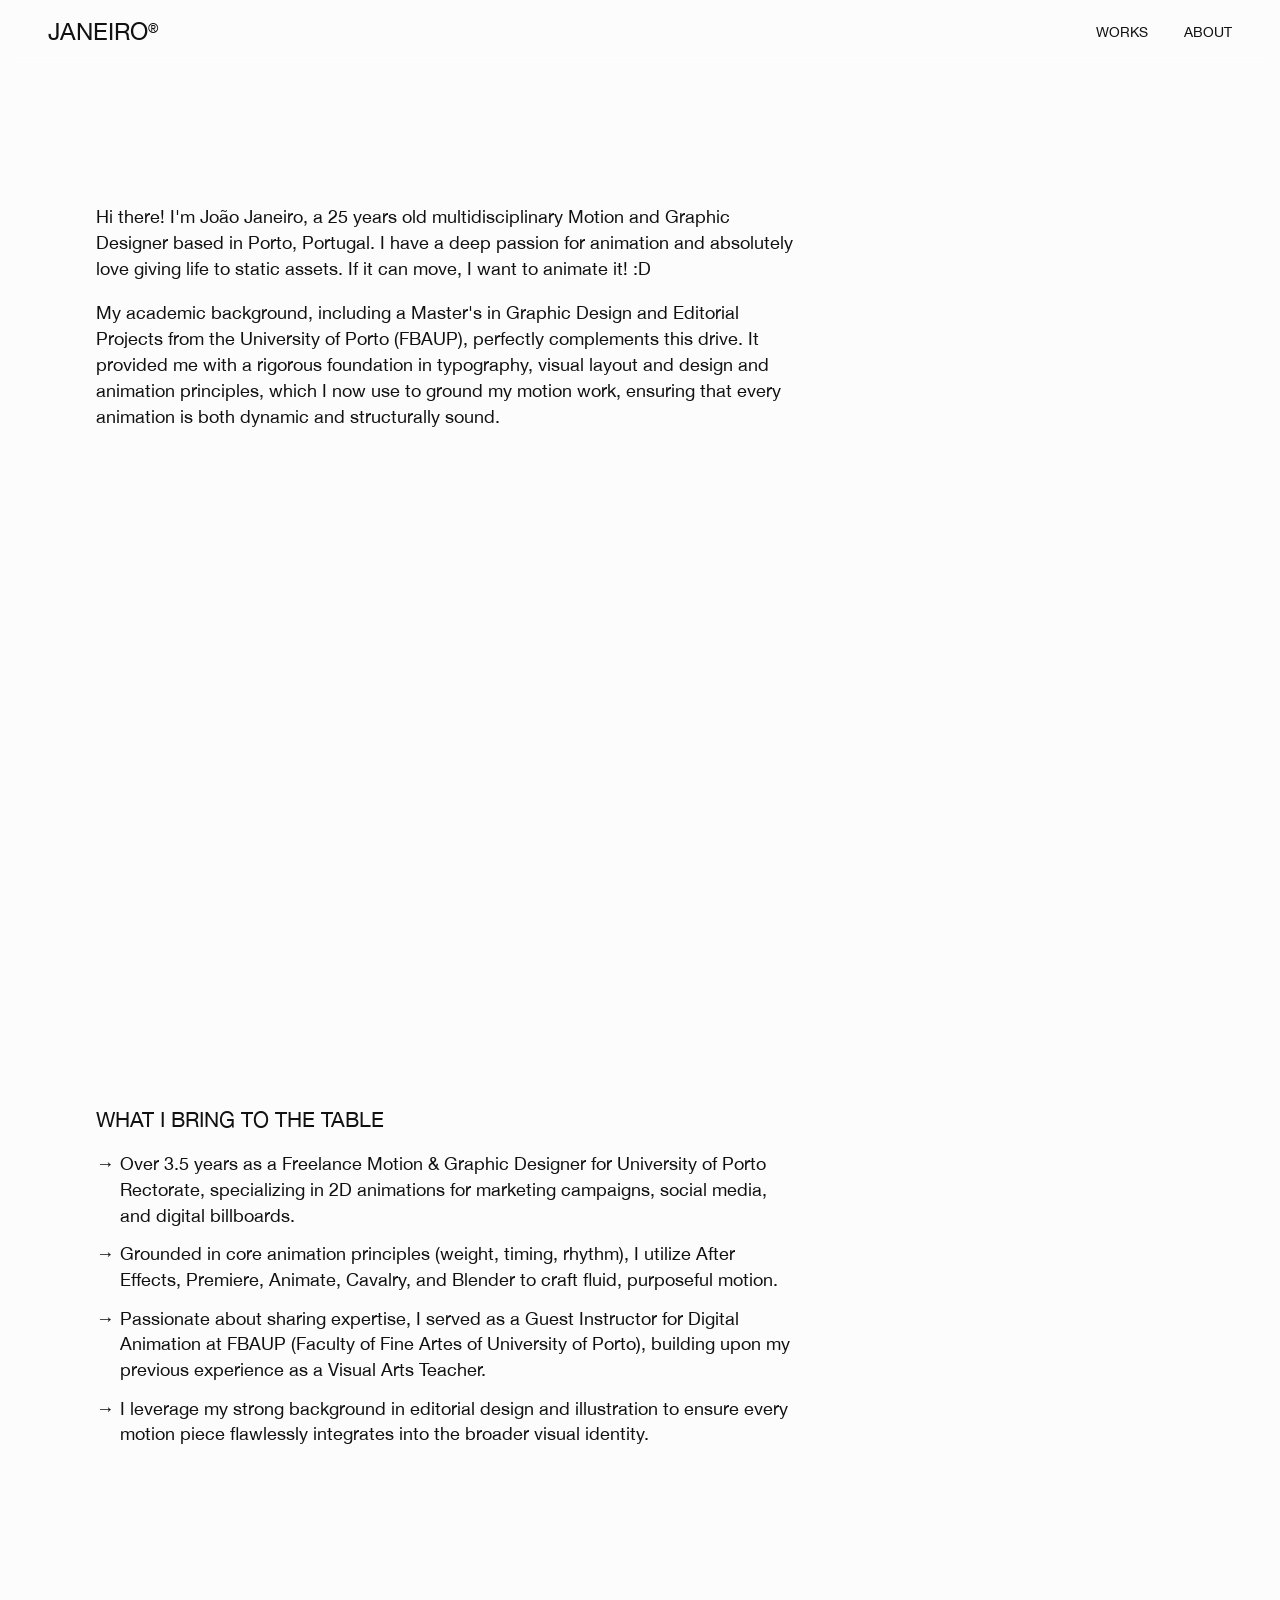
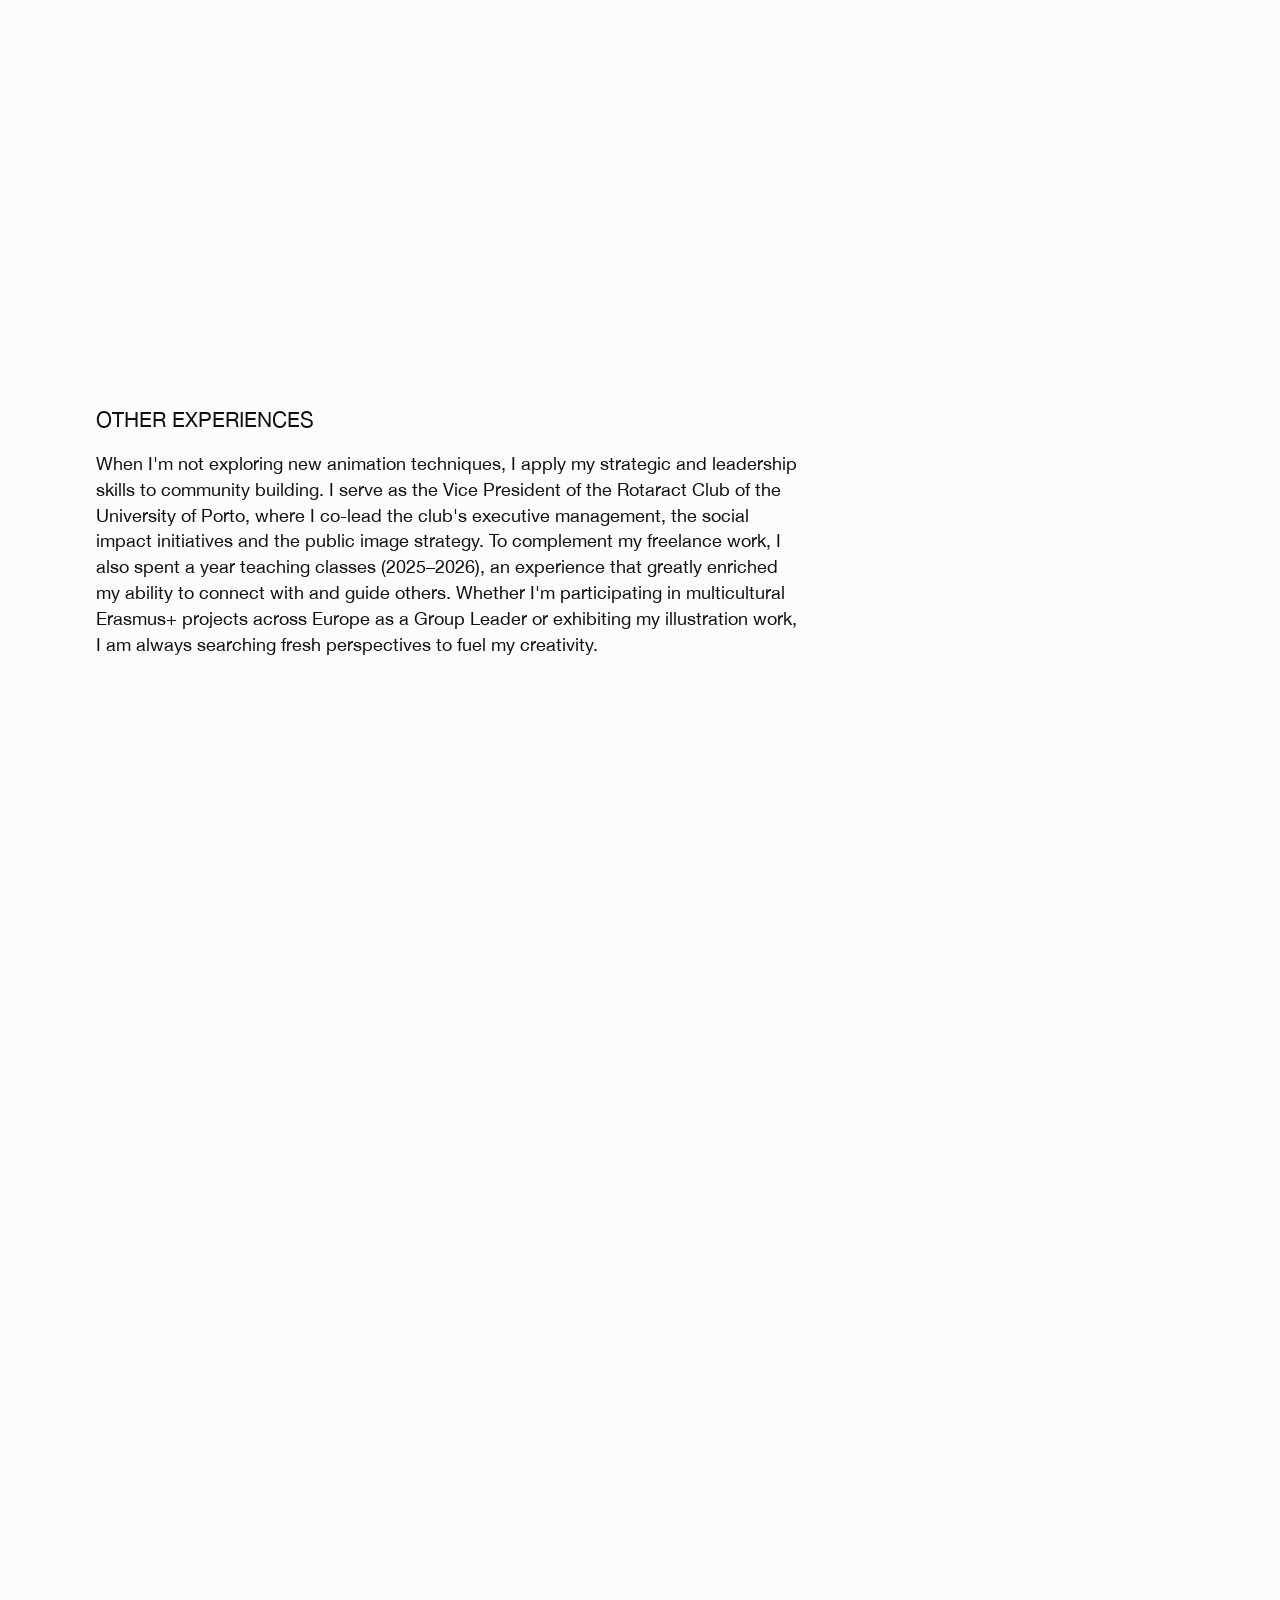
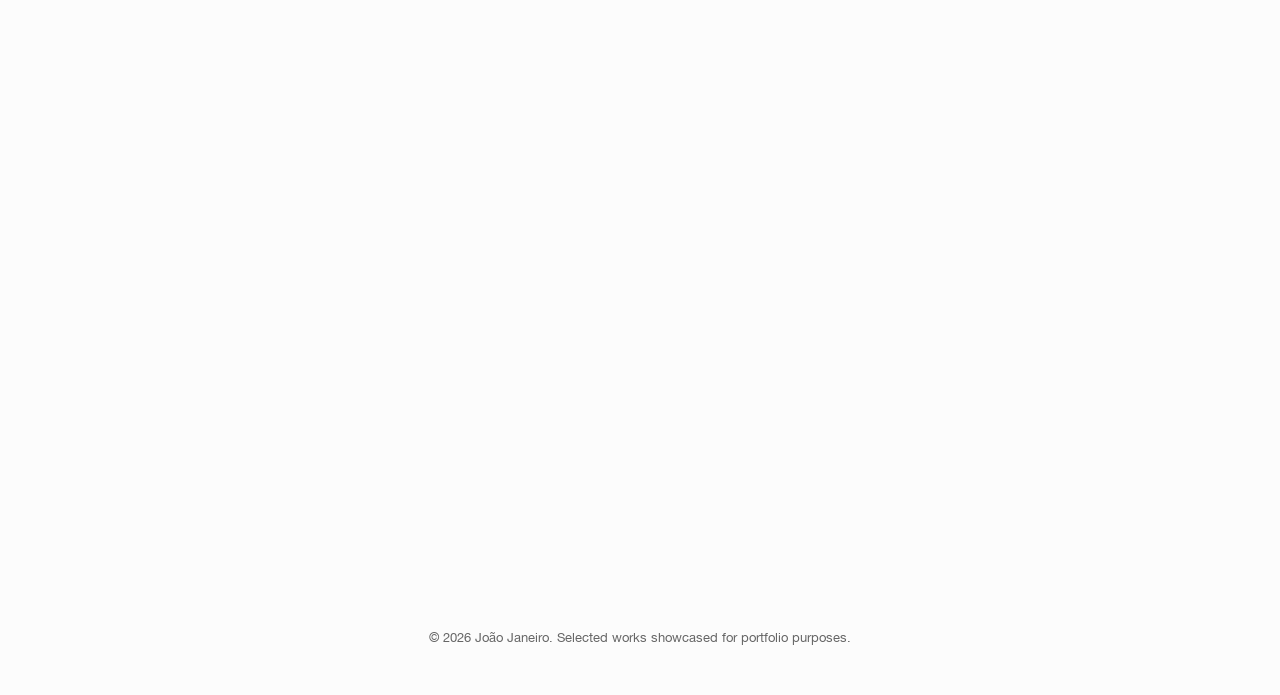
==== about.html @ 9c22eebb "Update about.html" ====
<!DOCTYPE html>
<html lang="en">
<head>
    <meta charset="UTF-8">
    <meta name="viewport" content="width=device-width, initial-scale=1.0">
    <title>About | João Janeiro</title>
    <link rel="stylesheet" href="style.css">
</head>
<body>


    <!-- BARRA DE NAVEGAÇÃO -->
    <nav class="navbar">
       <div class="logo-container">
            <a href="index.html" class="logo-link">
                <img src="assets/teu-logo.png" alt="João Janeiro Logo" class="logo" onerror="this.style.display='none';">
                <span class="logo-joao"><span>João&nbsp;</span></span><span class="logo-text">Janeiro</span><span class="logo-r">®</span>
            </a>
        </div>
        <div class="nav-links">
             <a href="index.html#works">Works</a>
            <a href="about.html">About</a>
        </div>
    </nav>


   <!-- SOBRE MIM -->
    <section id="about" class="about-section" style="margin-top: 100px;">
        
        <!-- CAMADA 1: Introdução -->
        <div class="about-layer">
            <p>Hi there! I'm João Janeiro, a 25 years old multidisciplinary Motion and Graphic Designer based in Porto, Portugal. I have a deep passion for animation and absolutely love giving life to static assets. If it can move, I want to animate it! :D</p> 
            
            <p>My academic background, including a Master's in Graphic Design and Editorial Projects from the University of Porto (FBAUP), perfectly complements this drive. It provided me with a rigorous foundation in typography, visual layout and design and animation principles, which I now use to ground my motion work, ensuring that every animation is both dynamic and structurally sound.</p>
        </div>

        <!-- CAMADA 2: O que trago para a mesa -->
        <div class="about-layer">
            <h3>What I Bring to the Table</h3>
            <ul>
                <li> Over 3.5 years as a Freelance Motion & Graphic Designer for University of Porto Rectorate, specializing in 2D animations for marketing campaigns, social media, and digital billboards.</li>
                <li> Grounded in core animation principles (weight, timing, rhythm), I utilize After Effects, Premiere, Animate, Cavalry, and Blender to craft fluid, purposeful motion.</li>
                <li> Passionate about sharing expertise, I served as a Guest Instructor for Digital Animation at FBAUP (Faculty of Fine Artes of University of Porto), building upon my previous experience as a Visual Arts Teacher.</li>
                <li> I leverage my strong background in editorial design and illustration to ensure every motion piece flawlessly integrates into the broader visual identity.</li>
            </ul>
        </div>

        <!-- CAMADA 3: O lado mais pessoal -->
        <div class="about-layer">
            <h3>Other experiences</h3>
            <p>When I'm not exploring new animation techniques, I apply my strategic and leadership skills to community building. I serve as the Vice President of the Rotaract Club of the University of Porto, where I co-lead the club's executive management, the social impact initiatives and the public image strategy. To complement my freelance work, I also spent a year teaching classes (2025–2026), an experience that greatly enriched my ability to connect with and guide others. Whether I'm participating in multicultural Erasmus+ projects across Europe as a Group Leader or exhibiting my illustration work, I am always searching fresh perspectives to fuel my creativity.</p>
        </div>

    </section>

    <!-- RODAPÉ -->
    <footer>
        <p>&copy; 2026 João Janeiro. Selected works showcased for portfolio purposes.</p>
    </footer>

    <script src="script.js"></script>
</body>
</html>
---- style.css ----
/* --- CONFIGURAÇÕES GERAIS --- */
@font-face {
    font-family: 'A Minha Fonte'; /* Podes dar o nome que quiseres aqui */
    src: url('assets/HelveticaNeue.woff2') format('truetype'); /* Mete o nome exato do teu ficheiro aqui */
    font-weight: normal;
    font-style: normal;
}

:root {
    --bg-color: #fcfcfc;
    --text-color: #111111;
    --accent-color: #666666;
    /* Substitui o 'Inter' pelo nome que deste em cima */
    --main-font: 'A Minha Fonte', Helvetica, sans-serif; 
}

* {
    margin: 0;
    padding: 0;
    box-sizing: border-box;
}

html {
    scroll-behavior: smooth;
}

body {
    background-color: var(--bg-color);
    color: var(--text-color);
    font-family: var(--main-font);
    line-height: 1.5;
}

/* --- NAVEGAÇÃO --- */
.navbar {
    position: fixed;
    top: 0;
    width: 100%;
    display: flex;
    justify-content: space-between;
    align-items: center;
    padding: 0.8rem 3rem; /* Reduzido de 1.5rem para 0.8rem para ficar mais fina */
    z-index: 100;
    
    backdrop-filter: blur(5px);
    -webkit-backdrop-filter: blur(5px); 
}

.logo-container {
    display: flex;
    align-items: center;
}

.logo-container img {
    height: 30px;
}

.logo-link {
    display: flex;
    align-items: baseline;
    text-decoration: none;
    color: inherit;
}

/* --- ANIMAÇÃO DO LOGO ("JOÃO JANEIRO") --- */
.logo-joao {
    display: inline-flex;
    max-width: 0;
    overflow: hidden;
    /* Suavidade ao abrir espaço (empurra o "Janeiro" para a direita) */
    transition: max-width 0.6s cubic-bezier(0.16, 1, 0.3, 1);
}

.logo-joao span {
    font-size: 1.5rem;
    font-weight: 400;
    text-transform: uppercase;
    /* Começa escondido do lado direito (atrás do "Janeiro") */
    transform: translateX(100%);
    transition: transform 0.6s cubic-bezier(0.16, 1, 0.3, 1);
}

/* Quando passas o rato no container do logo */
.logo-container:hover .logo-joao {
    max-width: 75px; /* Abre espaço suficiente para a palavra "João" */
}

.logo-container:hover .logo-joao span {
    transform: translateX(0); /* Desliza o "João" do fundo para a esquerda */
}

.logo-text {
    font-size: 1.5rem;
    font-weight: 400;
    text-transform: uppercase;
}

.logo-r {
    font-weight: 400;
    position: relative;
    font-size: 0.8rem;
    top: -0.5em;.project-card {
    cursor: none;
    /* Variável inicial a zero. O JS vai injetar o valor da "escadaria" aqui */
    --scroll-offset: 0px; 
    transform: translateY(var(--scroll-offset));
    transition: transform 0.4s ease-out; /* Suavidade no alinhamento e no rato */
}

.project-card:hover {
    /* Mantém a posição exata da escadaria em que o utilizador está e sobe 10px */
    transform: translateY(calc(var(--scroll-offset) - 10px));
}
}

.nav-links a {
    margin-left: 2rem;
    text-decoration: none;
    color: var(--text-color);
    font-size: 0.9rem;
    text-transform: uppercase;
    display: inline-block; /* Adicionámos isto para garantir que o movimento funciona bem */
    transition: all 0.3s ease; /* Mudámos para 'all' para animar a cor e o movimento ao mesmo tempo */
}

.nav-links a:hover {
    color: var(--accent-color);
    transform: translateY(-3px); /* É isto que faz o texto subir 3 pixels! */
}

/* --- VÍDEO INTRODUTÓRIO (HERO) --- */
.hero-section {
    height: 100vh; /* O vídeo volta a ocupar 90% do ecrã perfeitamente */
    width: 100%;
}

.hero-video {
    width: 100%;
    height: 100%;
    object-fit: cover;
}

/* --- SECÇÕES GERAIS --- */
.works-section, .about-section, .curriculum-section {
    padding: 5rem 3rem;
}

.section-title {
    font-size: 1.5rem;
    font-weight: 300;
    margin-bottom: 2rem;
    border-bottom: 1px solid #000000;
    padding-bottom: 0.5rem;
    text-transform: uppercase;
}

/* --- GRID DE PROJETOS --- */
.portfolio-grid {
    display: grid;
    grid-template-columns: repeat(auto-fill, minmax(400px, 1fr));
    gap: 3rem;
}

.project-card {
    cursor: none;
    /* Variável inicial a zero. O JS vai injetar o valor da "escadaria" aqui */
    --scroll-offset: 0px; 
    transform: translateY(var(--scroll-offset));
    transition: transform 0.4s ease-out; /* Suavidade no alinhamento e no rato */
}

.thumbnail-container {
    position: relative;
    width: 100%;
    
    /* Aqui está a magia! Mudamos de 16/9 para a proporção do Instagram */
    aspect-ratio: 1080 / 1350; /* Formato Vertical (Retrato) do Instagram */
    
    /* Nota: Se o que pretendias era o formato mais deitado, usa antes: 
       aspect-ratio: 1350 / 1080; */
       
    background-color: #eee;
    overflow: hidden;
    margin-bottom: 1rem;
}

.thumb-img, .thumb-video {
    position: absolute;
    top: 0;
    left: 0;
    width: 100%;
    height: 100%;
    object-fit: cover;
    transition: opacity 0.4s ease;
}

.thumb-video {
    opacity: 0;
}

.project-card:hover .thumb-video {
    opacity: 1;
}

.project-card:hover {
    /* Mantém a posição exata da escadaria em que o utilizador está e sobe 10px */
    transform: translateY(calc(var(--scroll-offset) - 10px));
}

/* --- INFORMAÇÃO DO PROJETO (ESTILO EDITORIAL) --- */
.project-info {
    display: flex;
    justify-content: space-between; /* Empurra uma coluna para cada lado */
    margin-top: 0.8rem;
    font-size: 0.8rem; /* Letra mais pequena e técnica */
    font-weight: 400; /* Mais grossa/negrito */
    color: #000000;
    text-transform: uppercase;
    line-height: 1.2; /* Junta mais as linhas de texto */
    letter-spacing: 0.5px;
    transition: color 0.3s ease;
}

.info-left {
    display: flex;
    flex-direction: column; /* Coloca os spans um por baixo do outro */
    text-align: left;
}

.info-right {
    display: flex;
    flex-direction: column;
    text-align: right; /* Garante que o texto fica perfeitamente alinhado à direita */
}

/* Opcional: Efeito hover - fica preto quando passas o rato no projeto */
.project-card:hover .project-info {
    color: var(--text-color);
}

/* --- ESTILOS DO CURRICULUM --- */
.cv-grid {
    display: grid;
    grid-template-columns: 1fr 1fr;
    gap: 4rem;
    margin-bottom: 3rem;
}

.cv-category {
    font-size: 1.1rem;
    font-weight: 600;
    margin-bottom: 2rem;
    text-transform: uppercase;
    letter-spacing: 1px;
    color: var(--accent-color);
}

.cv-item {
    margin-bottom: 2rem;
}

.cv-year {
    font-size: 0.85rem;
    color: var(--accent-color);
    display: block;
    margin-bottom: 0.3rem;
}

.cv-role {
    font-size: 1.1rem;
    font-weight: 400;
    margin-bottom: 0.2rem;
}

.cv-place {
    font-size: 0.9rem;
    color: var(--accent-color);
}

.cv-download-container {
    margin-top: 2rem;
}

.cv-download-btn {
    display: inline-block;
    text-decoration: none;
    color: var(--text-color);
    border: 1px solid var(--text-color);
    padding: 0.8rem 1.5rem;
    font-size: 0.85rem;
    text-transform: uppercase;
    letter-spacing: 1px;
    transition: all 0.3s ease;
}

.cv-download-btn:hover {
    background-color: var(--text-color);
    color: var(--bg-color);
}

/* --- RODAPÉ --- */
footer {
    text-align: center;
    padding: 3rem;
    font-size: 0.8rem;
    color: var(--accent-color);
}

/* --- MODAL (Video Player Fullscreen) --- */
.modal {
    display: none; /* Mantemos escondido até o JS mandar abrir */
    position: fixed;
    top: 0;
    left: 0;
    width: 100%;
    height: 100%;
    
    /* 1. Fundo claro semitransparente (baseado na tua cor #fcfcfc) */
    
    /* 2. Efeito Blur / Vidro Fosco */
    backdrop-filter: blur(15px);
    -webkit-backdrop-filter: blur(15px); /* Suporte para Apple/Safari */
    background-color: rgba(255, 255, 255, 0.593);
    
    z-index: 999;
    padding: 0; 
    overflow: hidden;
}

.close-modal {
    position: fixed;
    top: 2rem;
    right: 3rem;
    font-size: 0.9rem;
    cursor: pointer;
    text-transform: uppercase;
    z-index: 1000;
    
    /* 1. Define que o eixo da "balança" é exatamente no centro da palavra */
    transform-origin: center center; 
    
    transition: color 0.2s ease; 
}

/* 2. Criamos a animação tipo "balança" (apenas rotação suave) */
@keyframes balanca {
    0%   { transform: rotate(0deg); }
    25%  { transform: rotate(-6deg); } /* Desce o lado esquerdo */
    50%  { transform: rotate(0deg); }  /* Volta ao centro */
    75%  { transform: rotate(6deg); }  /* Desce o lado direito */
    100% { transform: rotate(0deg); }  /* Volta ao centro */
}

/* 3. Aplicamos a animação mais lenta */
.close-modal:hover {
    color: var(--accent-color);
    
    /* Duração de 0.8s (bem mais lento). 
       O 'ease-in-out' faz com que ele abrande suavemente ao mudar de direção, 
       tal como uma balança de peso real. */
    animation: balanca 0.3s infinite ease-in-out; 
}

.modal-content {
    display: flex;
    align-items: center;
    justify-content: flex-start;
    height: 100vh;
    width: 100%; /* Usamos 100% em vez de 100vw para evitar bugs de scroll */
    
    /* 1. Empurra o vídeo (e o texto) mais para a direita a partir da margem */
    padding-left: 8vw; 
    
    /* 2. Empurra o texto ainda mais para a direita, afastando-o do vídeo */
    gap: 7rem; 
}

.modal-video-container {
    height: 100vh;
    display: flex;
    align-items: center;
    background-color: #000; /* Fundo preto subtil atrás do vídeo, se quiseres */
}

.modal-content video {
    height: 100vh; /* O vídeo preenche a altura toda */
    width: auto; /* A largura ajusta-se automaticamente para não distorcer */
    max-width: 65vw; /* Impede que o vídeo esmague o texto em ecrãs estranhos */
    object-fit: contain;
}

.modal-info {
    max-width: 450px;
    padding-right: 4rem;
    
    /* 3. Puxa o bloco de texto para cima (valores negativos sobem) */
    transform: translateY(-10vh); 
}

.modal-info h2 {
    font-size: 1.5rem;
    font-weight: 400;
    margin-bottom: 0rem;
    text-transform: uppercase;
}

.modal-year {
    font-size: 1rem;
    color: var(--accent-color);
    margin-bottom: 2rem;
}

.modal-info p {
    font-size: 1rem;
    line-height: 1.3
;
    color: var(--text-color);
}

/* Responsividade (Para não estragar nos telemóveis) */
@media (max-width: 768px) {
    .modal { overflow-y: auto; }
    .modal-content {
        flex-direction: column;
        height: auto;
        padding: 4rem 1.5rem;
        gap: 2rem;
    }
    .modal-video-container, .modal-content video {
        height: auto;
        max-height: 70vh;
        width: 100%;
        max-width: 100%;
    }
    .modal-info { padding-right: 0; }
}

/* --- RESPONSIVIDADE --- */
@media (max-width: 768px) {
    .navbar { flex-direction: column; padding: 1rem; }
    .nav-links { margin-top: 1rem; }
    .nav-links a { margin-left: 1rem; margin-right: 1rem; font-size: 0.8rem; }
    .hero-section { margin-top: 120px; }
    .portfolio-grid { grid-template-columns: 1fr; }
    .cv-grid { grid-template-columns: 1fr; gap: 2rem; }
    .works-section, .about-section, .curriculum-section { padding: 3rem 1.5rem; }
}

/* --- CURSOR CUSTOMIZADO --- */
#custom-cursor {
    position: fixed;
    top: 0;
    left: 0;
    pointer-events: none; /* Garante que os cliques "atravessam" o cursor para abrir o projeto */
    z-index: 1000;
    
    /* Design (Retângulo arredondado e Blur) */
    padding: 0.6rem 1.2rem;
    border-radius: 20px; 
    background-color: rgba(252, 252, 252, 0.419); /* Cor de fundo semitransparente baseada no teu --bg-color */
    backdrop-filter: blur(5px);
    -webkit-backdrop-filter: blur(5px); /* Suporte para Safari/Apple */
    
    /* Texto */
    font-size: 0.75rem;
    text-transform: uppercase;
    color: var(--text-color);
    font-weight: 400;
    
    /* Animação de aparecer/desaparecer */
    opacity: 0; 
    transform: translate(-50%, -50%) scale(0.5);
    transition: opacity 0.3s ease, transform 0.3s ease;
}

/* Classe que será ativada pelo JavaScript */
#custom-cursor.active {
    opacity: 1;
    transform: translate(-50%, -50%) scale(1);
}

/* --- ESTILOS DO CARROSSEL (ADICIONADO) --- */
.modal-media-wrapper {
    position: relative;
    height: 100vh;
    display: flex;
    align-items: center;
    background-color: transparent;
}

/* --- ESTILOS DO CARROSSEL EM TEXTO ("PREV" / "NEXT") --- */
.carousel-btn {
    position: absolute;
    top: 50%;
    transform: translateY(-50%);
    background: transparent;
    color: var(--text-color);
    border: none;
    font-family: var(--main-font);
    font-size: 0.8rem;
    font-weight: 500;
    text-transform: uppercase;
    cursor: pointer;
    z-index: 100;
    padding: 10px;
    
    /* Animação suave de cor e movimento */
    transition: transform 0.3s ease, color 0.3s ease;
}

/* Posicionamento fora da imagem */
.carousel-btn.prev {
    left: -65px; /* Ajusta a distância à esquerda da imagem */
}

.carousel-btn.next {
    right: -65px; /* Ajusta a distância à direita da imagem */
}

/* Movimento ao passar o rato (Hover) */
.carousel-btn.prev:hover {
    transform: translateY(-50%) translateX(-6px); /* Desloca ligeiramente para a esquerda */
    color: var(--accent-color);
}

.carousel-btn.next:hover {
    transform: translateY(-50%) translateX(6px); /* Desloca ligeiramente para a direita */
    color: var(--accent-color);
}

/* Movimento mais pronunciado no clique (Active) */
.carousel-btn.prev:active {
    transform: translateY(-50%) translateX(-10px);
}

.carousel-btn.next:active {
    transform: translateY(-50%) translateX(10px);
}


/* Mantém o resto igual para a tipografia e entrelinha */
.about-section p,
.about-section li {
    font-size: 1.15rem; 
    line-height: 1.4; 
}

.about-section li {
    margin-bottom: 0.5rem;
}

.about-section h3 {
    font-size: 1.3rem;
    font-weight: 500;
    margin-top: 2rem;
    margin-bottom: 1rem;
    text-transform: uppercase;
}

.about-section p {
    margin-bottom: 1.2rem;
}

.about-section ul {
    list-style-type: disc;
    margin-left: 1.2rem;
    margin-bottom: 2rem;
}

.about-section li {
    margin-bottom: 0.8rem;
}

.about-section ul {
    list-style-type: none; /* Remove as bolinhas padrão */
    margin-left: 0;
    margin-bottom: 2rem;
    padding-left: 0;
}

.about-section li {
    position: relative; /* Necessário para posicionar a seta */
    padding-left: 1.5rem; /* Cria espaço à esquerda para a seta não ficar em cima do texto */
    margin-bottom: 0.8rem;
}

/* 1. Criamos a animação contínua (vai e volta suavemente) */
@keyframes arrowBounce {
    0%, 100% { transform: translateX(0); }
    50% { transform: translateX(4px); } /* Desliza 4px para a direita a meio do tempo */
}

/* 2. Aplicamos a animação à setinha */
.about-section li::before {
    content: "→"; 
    position: absolute;
    left: 0;
    top: 0;
    color: var(--text-color); 
    font-family: var(--main-font); 
    font-weight: 500;
    
    /* A magia acontece aqui: 1.5 segundos, infinito, movimento suave */
    animation: arrowBounce 1.5s infinite ease-in-out;
}


/* --- EFEITO DE CAMADAS SOBREPOSTAS ORIGINAL --- */

.about-section {
    max-width: 800px;
    margin-top: 2rem;
    margin-left: 3rem;
    margin-right: auto;
    padding-bottom: 100vh;
}

.about-layer {
    position: sticky;
    top: 130px; /* A distância do topo onde a camada "prende" */
    min-height: 100vh;
    background-color: var(--bg-color); /* Fundo sólido para tapar a camada anterior */
}

/* Ordem de sobreposição (z-index) */
.about-layer:nth-child(1) { z-index: 1; }
.about-layer:nth-child(2) { z-index: 2; }
.about-layer:nth-child(3) { z-index: 3; }

/* Alinhamento da primeira linha de texto de cada camada */
.about-layer > *:first-child {
    margin-top: 0 !important;
    padding-top: 1.5rem !important; 
}

/* --- EFEITO TRAIL DE IMAGENS (PÁGINA ABOUT) --- */
.trail-image {
    position: fixed;
    width: 200px; /* Tamanho da fotografia, ajusta se quiseres maiores */
    height: 250px;
    object-fit: cover;
    pointer-events: none; /* Garante que o rato "atravessa" a foto e podes selecionar o texto */
    z-index: 50; /* Fica por cima do texto, mas abaixo da navegação */
    
    /* Posição inicial (escondida e encolhida) */
    opacity: 0;
    transform: translate(-50%, -50%) scale(0.5);
    
    /* Animação suave de entrada e saída */
    transition: opacity 0.4s ease, transform 0.4s ease;
    
}
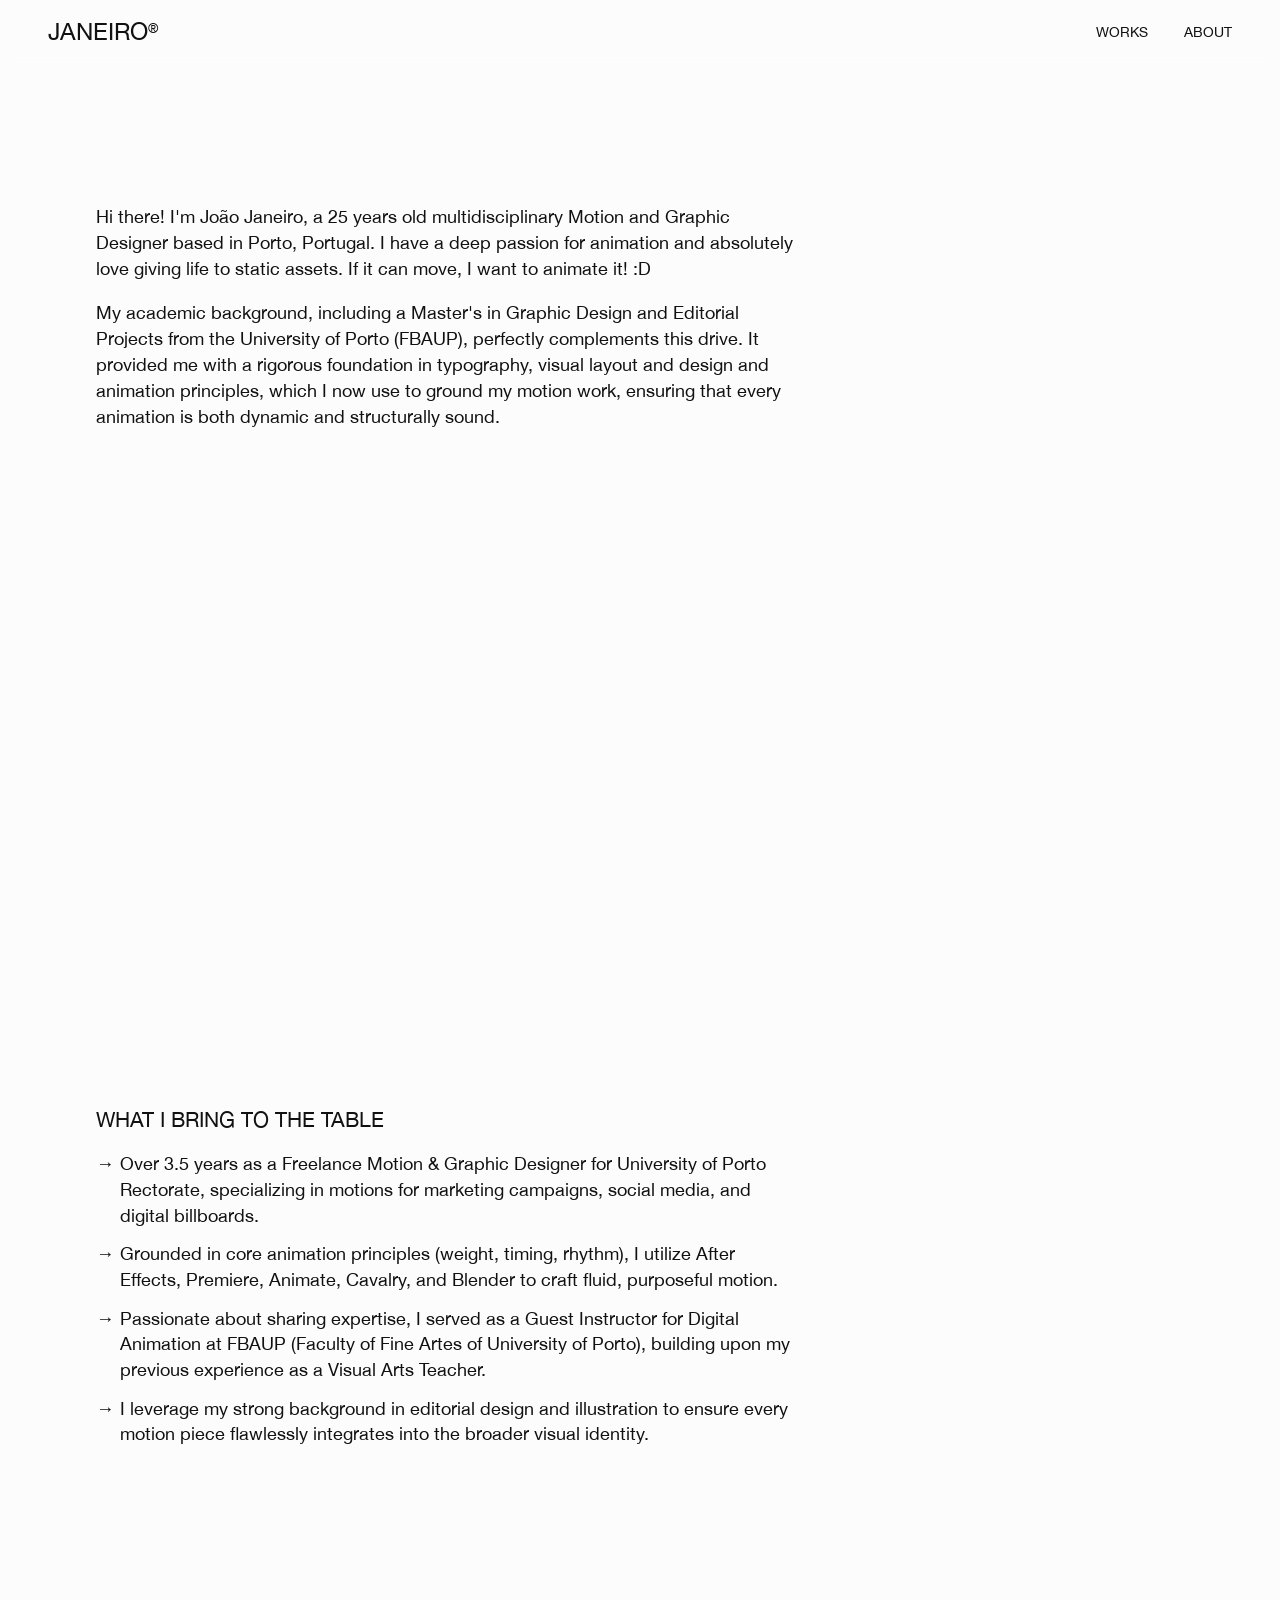
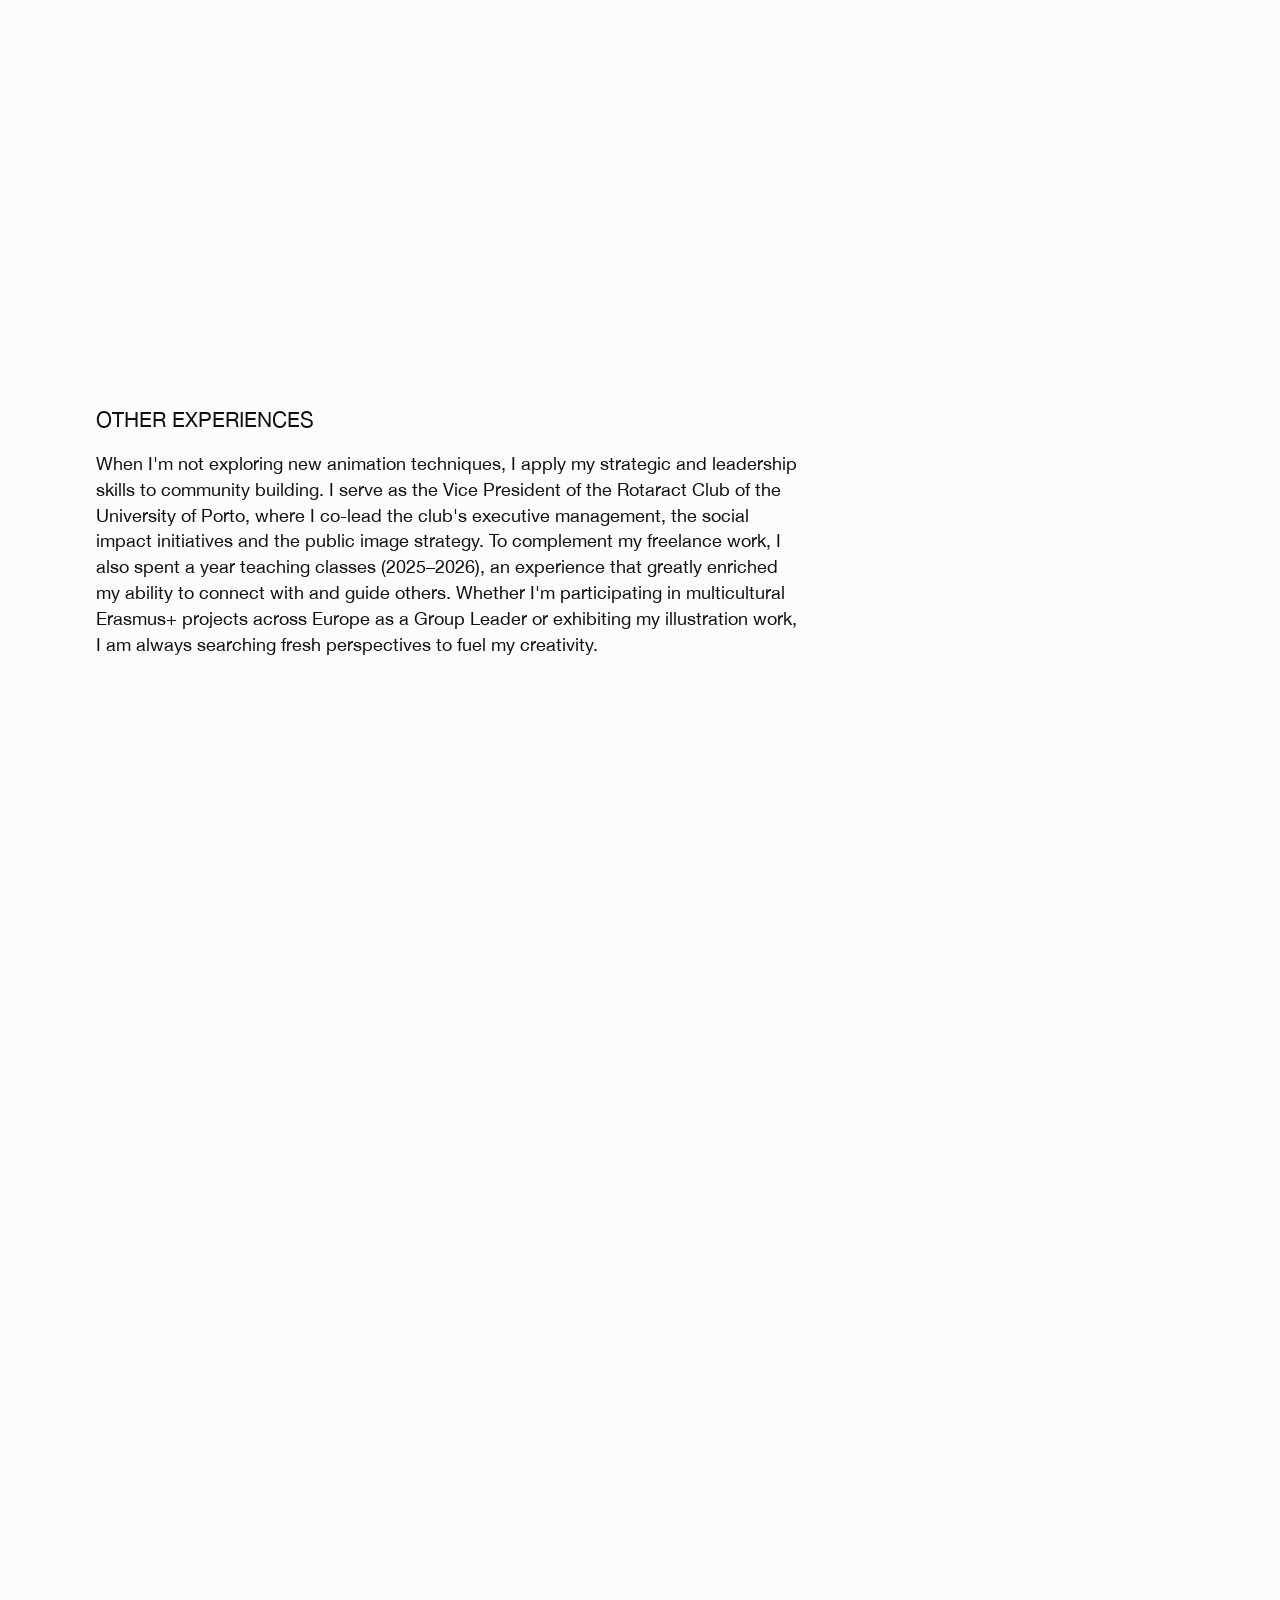
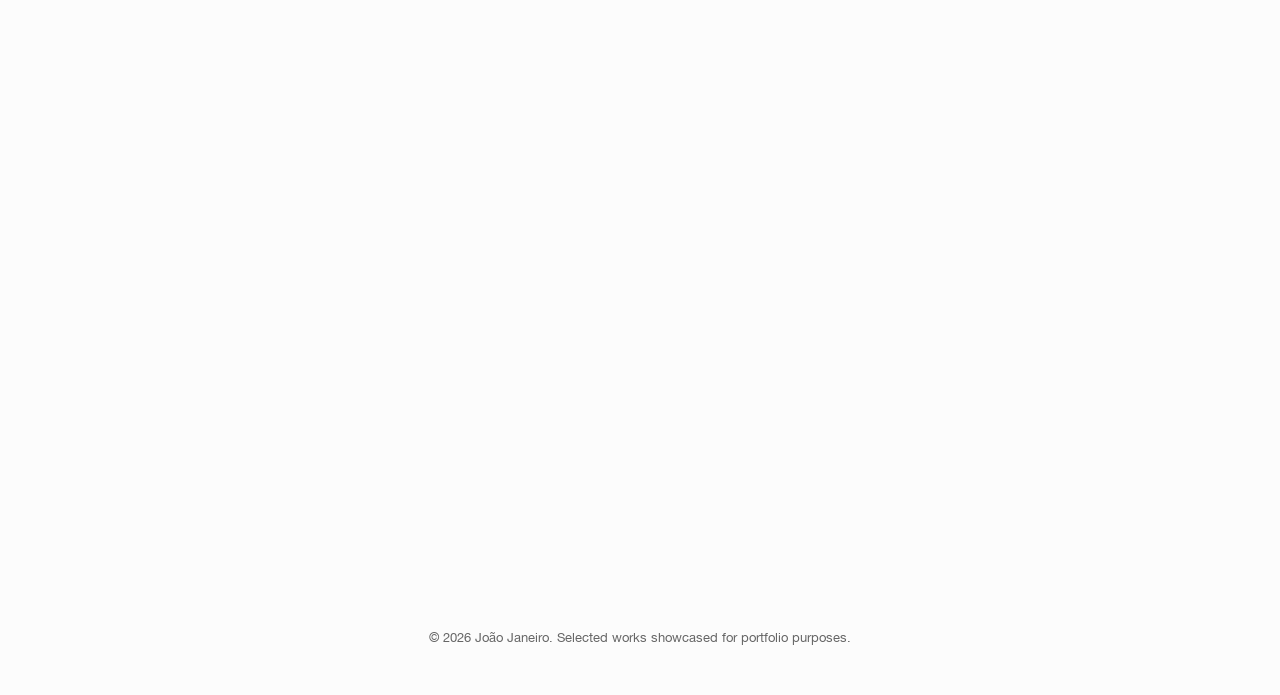
==== commit d0e494d3: "Update about.html" ====
--- a/about.html
+++ b/about.html
@@ -38,7 +38,7 @@
         <div class="about-layer">
             <h3>What I Bring to the Table</h3>
             <ul>
-                <li> Over 3.5 years as a Freelance Motion & Graphic Designer for University of Porto Rectorate, specializing in 2D animations for marketing campaigns, social media, and digital billboards.</li>
+                <li> Over 3.5 years as a Freelance Motion & Graphic Designer for University of Porto Rectorate, specializing in motions for marketing campaigns, social media, and digital billboards.</li>
                 <li> Grounded in core animation principles (weight, timing, rhythm), I utilize After Effects, Premiere, Animate, Cavalry, and Blender to craft fluid, purposeful motion.</li>
                 <li> Passionate about sharing expertise, I served as a Guest Instructor for Digital Animation at FBAUP (Faculty of Fine Artes of University of Porto), building upon my previous experience as a Visual Arts Teacher.</li>
                 <li> I leverage my strong background in editorial design and illustration to ensure every motion piece flawlessly integrates into the broader visual identity.</li>
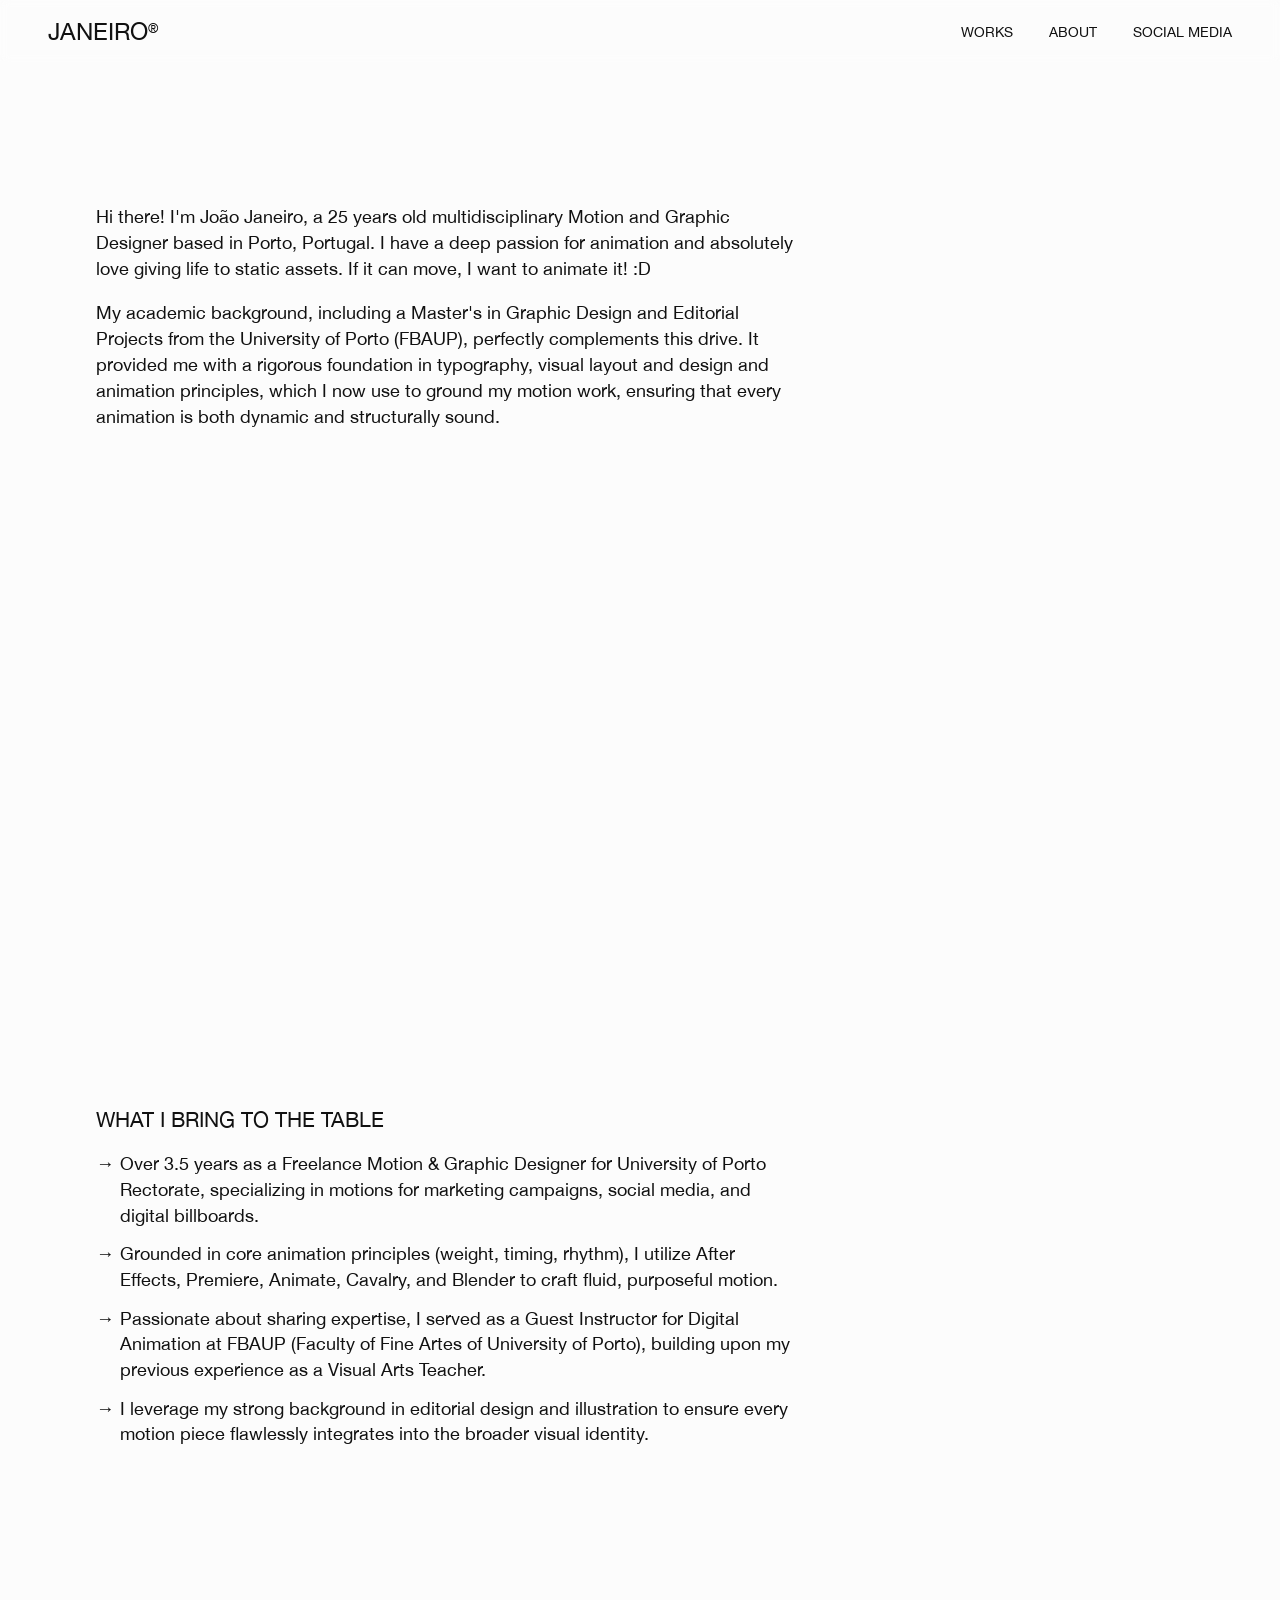
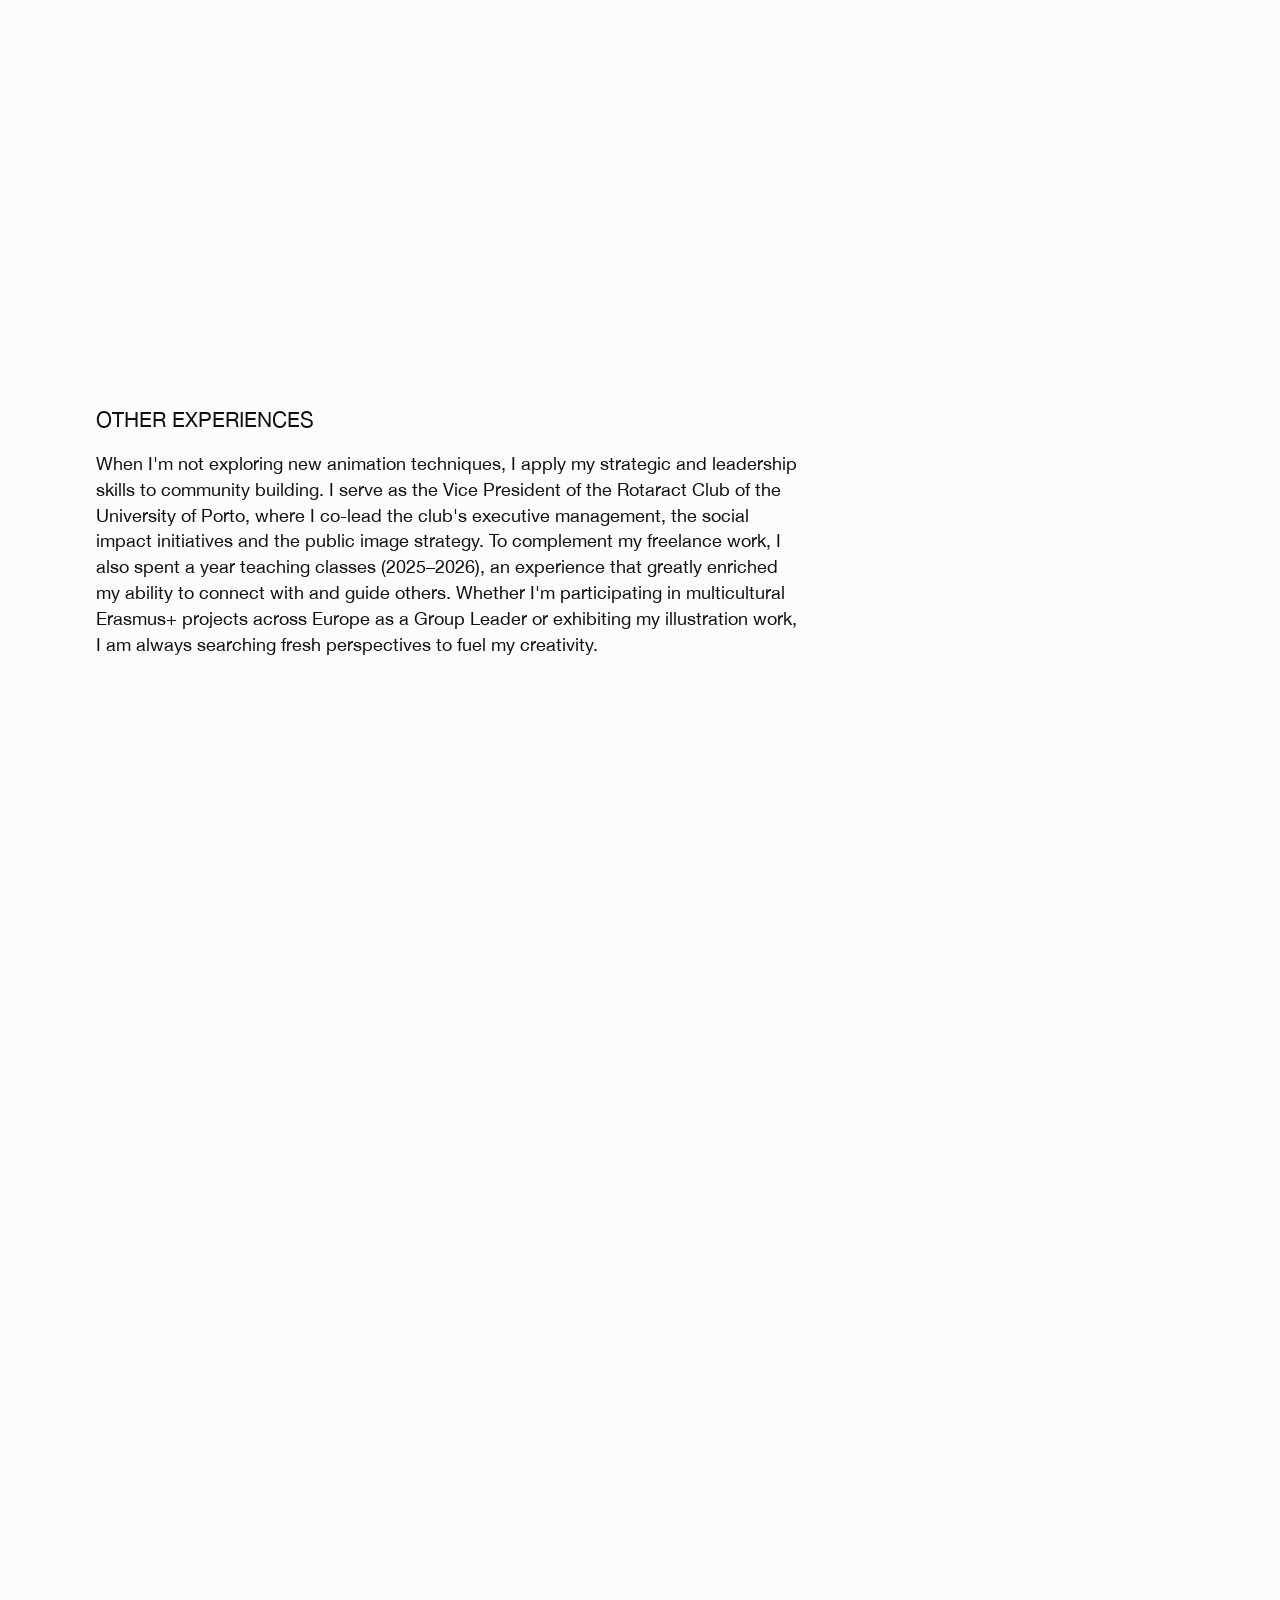
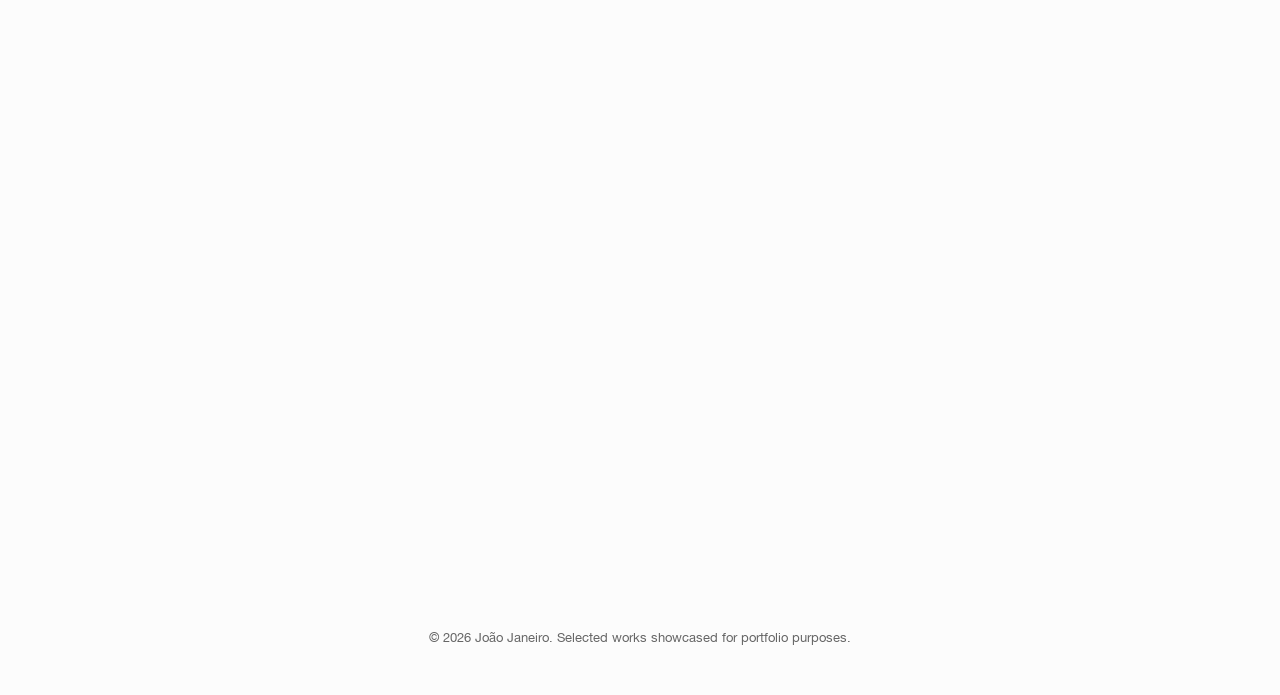
==== commit fabf2368: "Update about.html" ====
--- a/about.html
+++ b/about.html
@@ -20,6 +20,7 @@
         <div class="nav-links">
              <a href="index.html#works">Works</a>
             <a href="about.html">About</a>
+             <a href="https://linktr.ee/joao.janeiro">Social Media</a>
         </div>
     </nav>
 
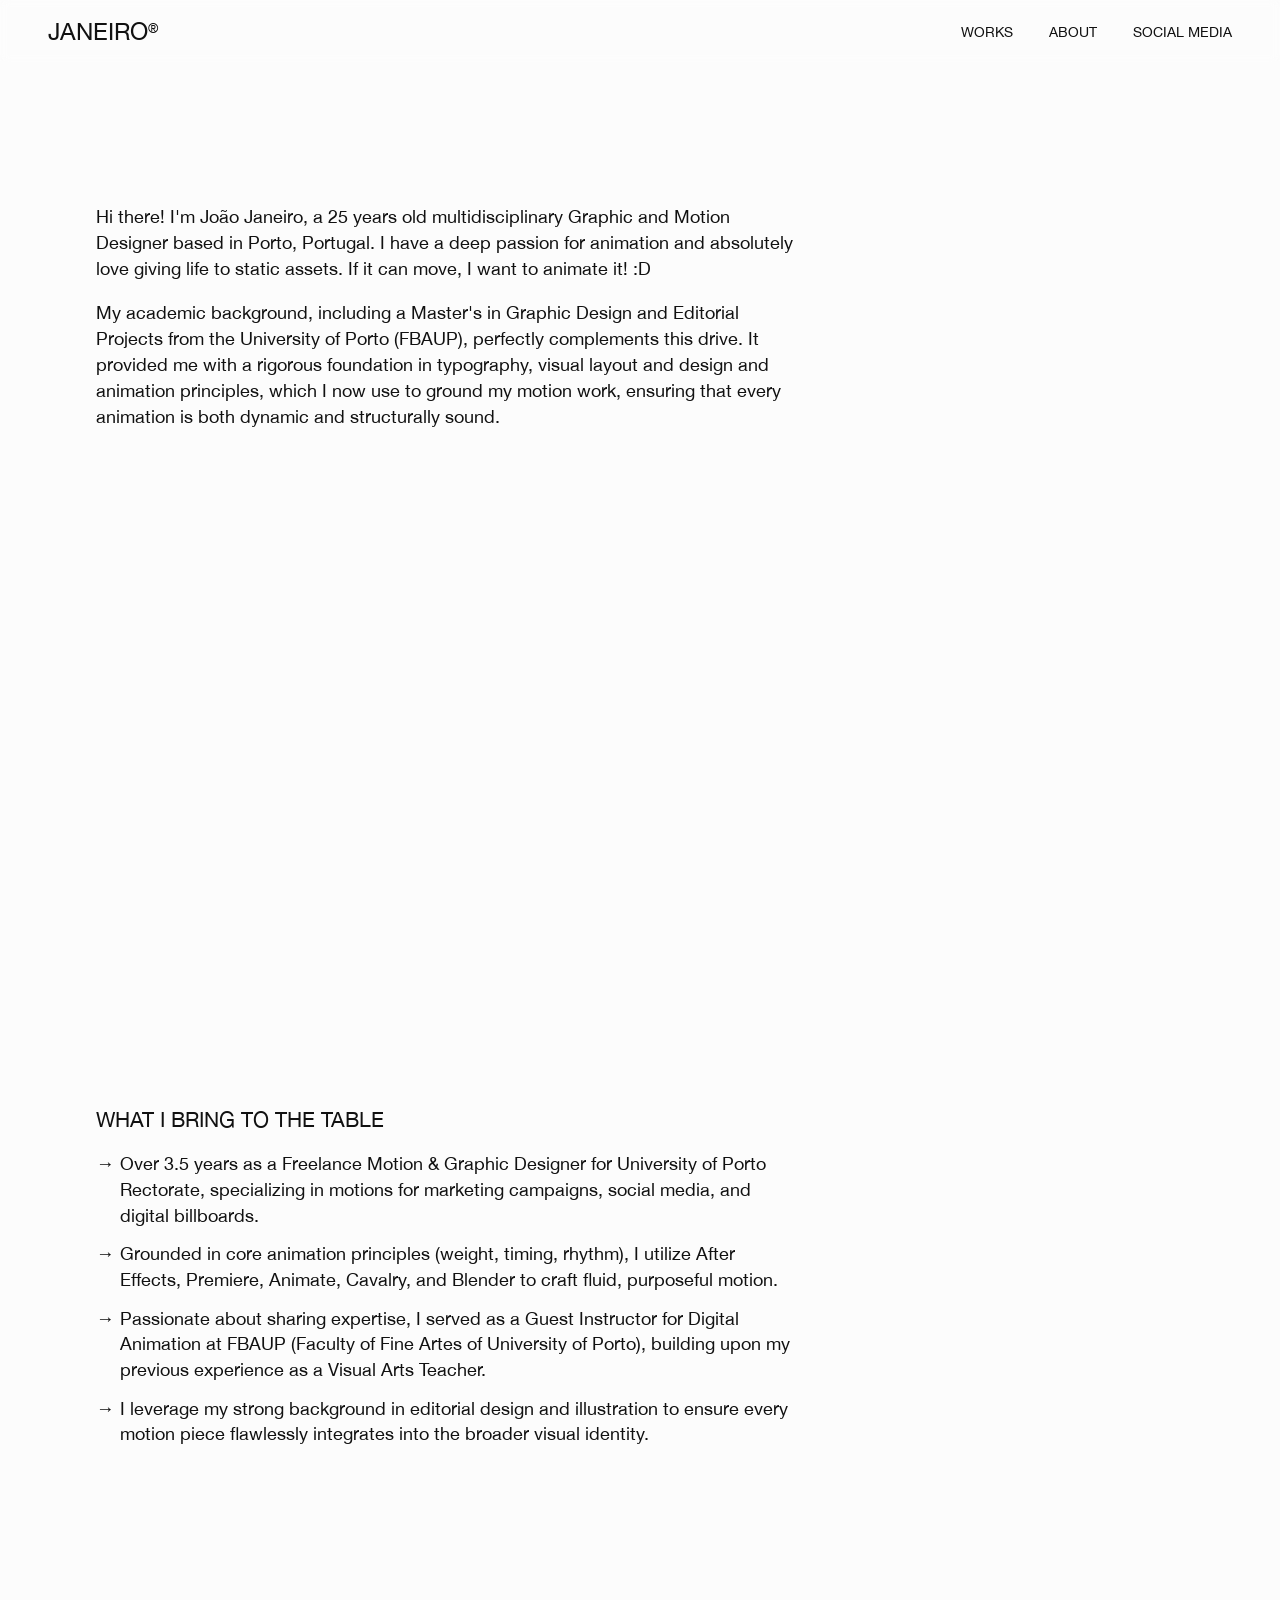
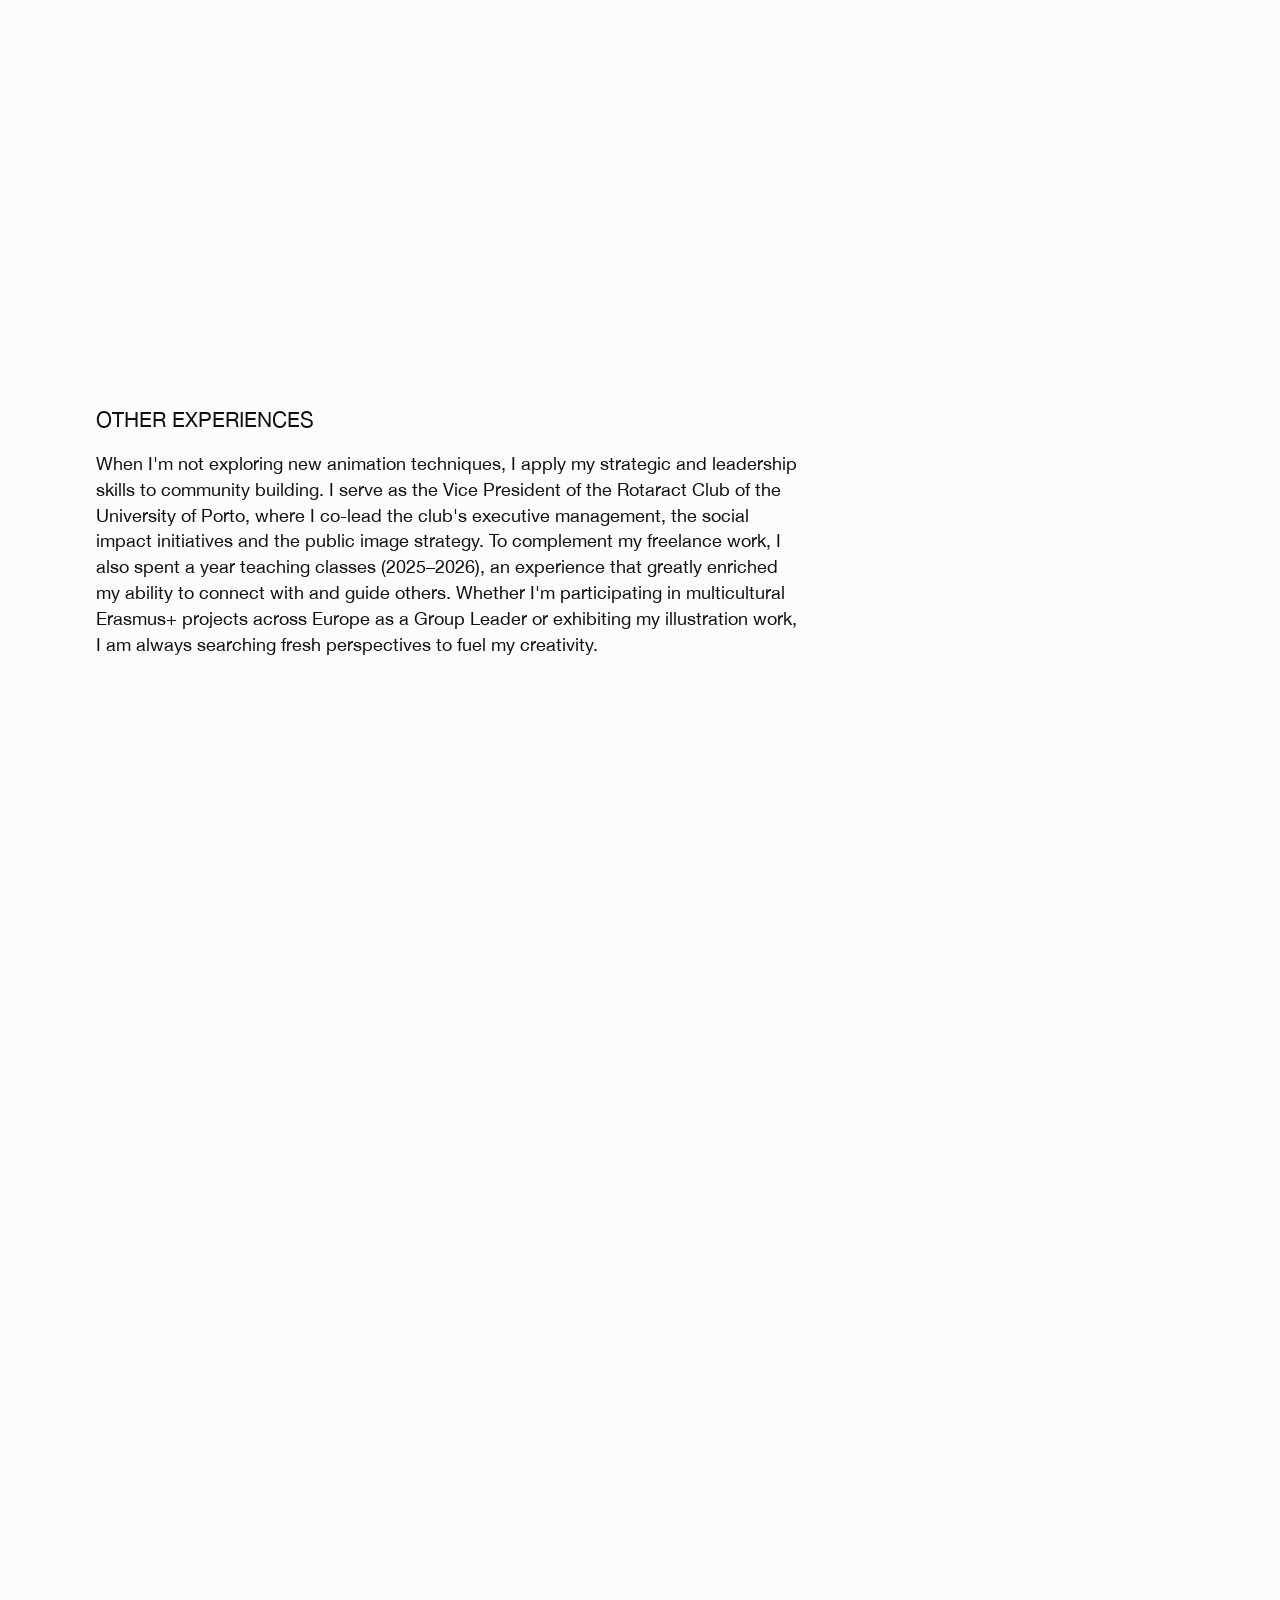
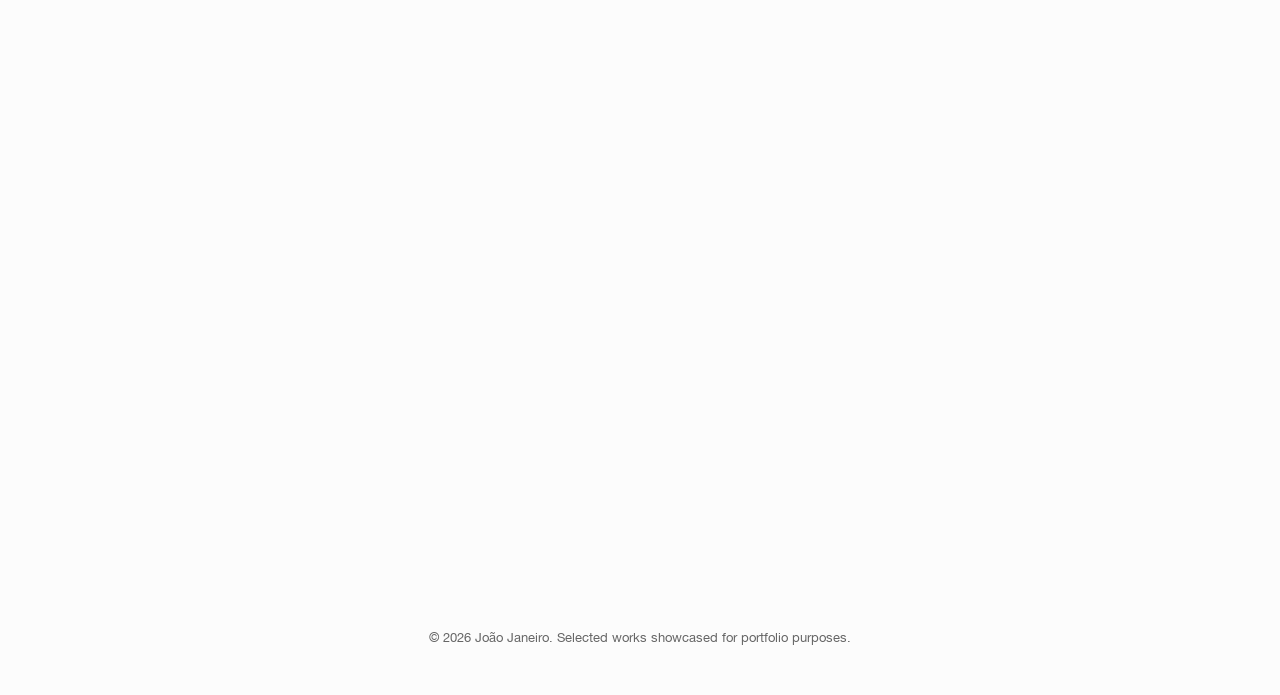
==== commit 26cf1cd1: "Update about.html" ====
--- a/about.html
+++ b/about.html
@@ -30,7 +30,7 @@
         
         <!-- CAMADA 1: Introdução -->
         <div class="about-layer">
-            <p>Hi there! I'm João Janeiro, a 25 years old multidisciplinary Motion and Graphic Designer based in Porto, Portugal. I have a deep passion for animation and absolutely love giving life to static assets. If it can move, I want to animate it! :D</p> 
+            <p>Hi there! I'm João Janeiro, a 25 years old multidisciplinary Graphic and Motion Designer based in Porto, Portugal. I have a deep passion for animation and absolutely love giving life to static assets. If it can move, I want to animate it! :D</p> 
             
             <p>My academic background, including a Master's in Graphic Design and Editorial Projects from the University of Porto (FBAUP), perfectly complements this drive. It provided me with a rigorous foundation in typography, visual layout and design and animation principles, which I now use to ground my motion work, ensuring that every animation is both dynamic and structurally sound.</p>
         </div>
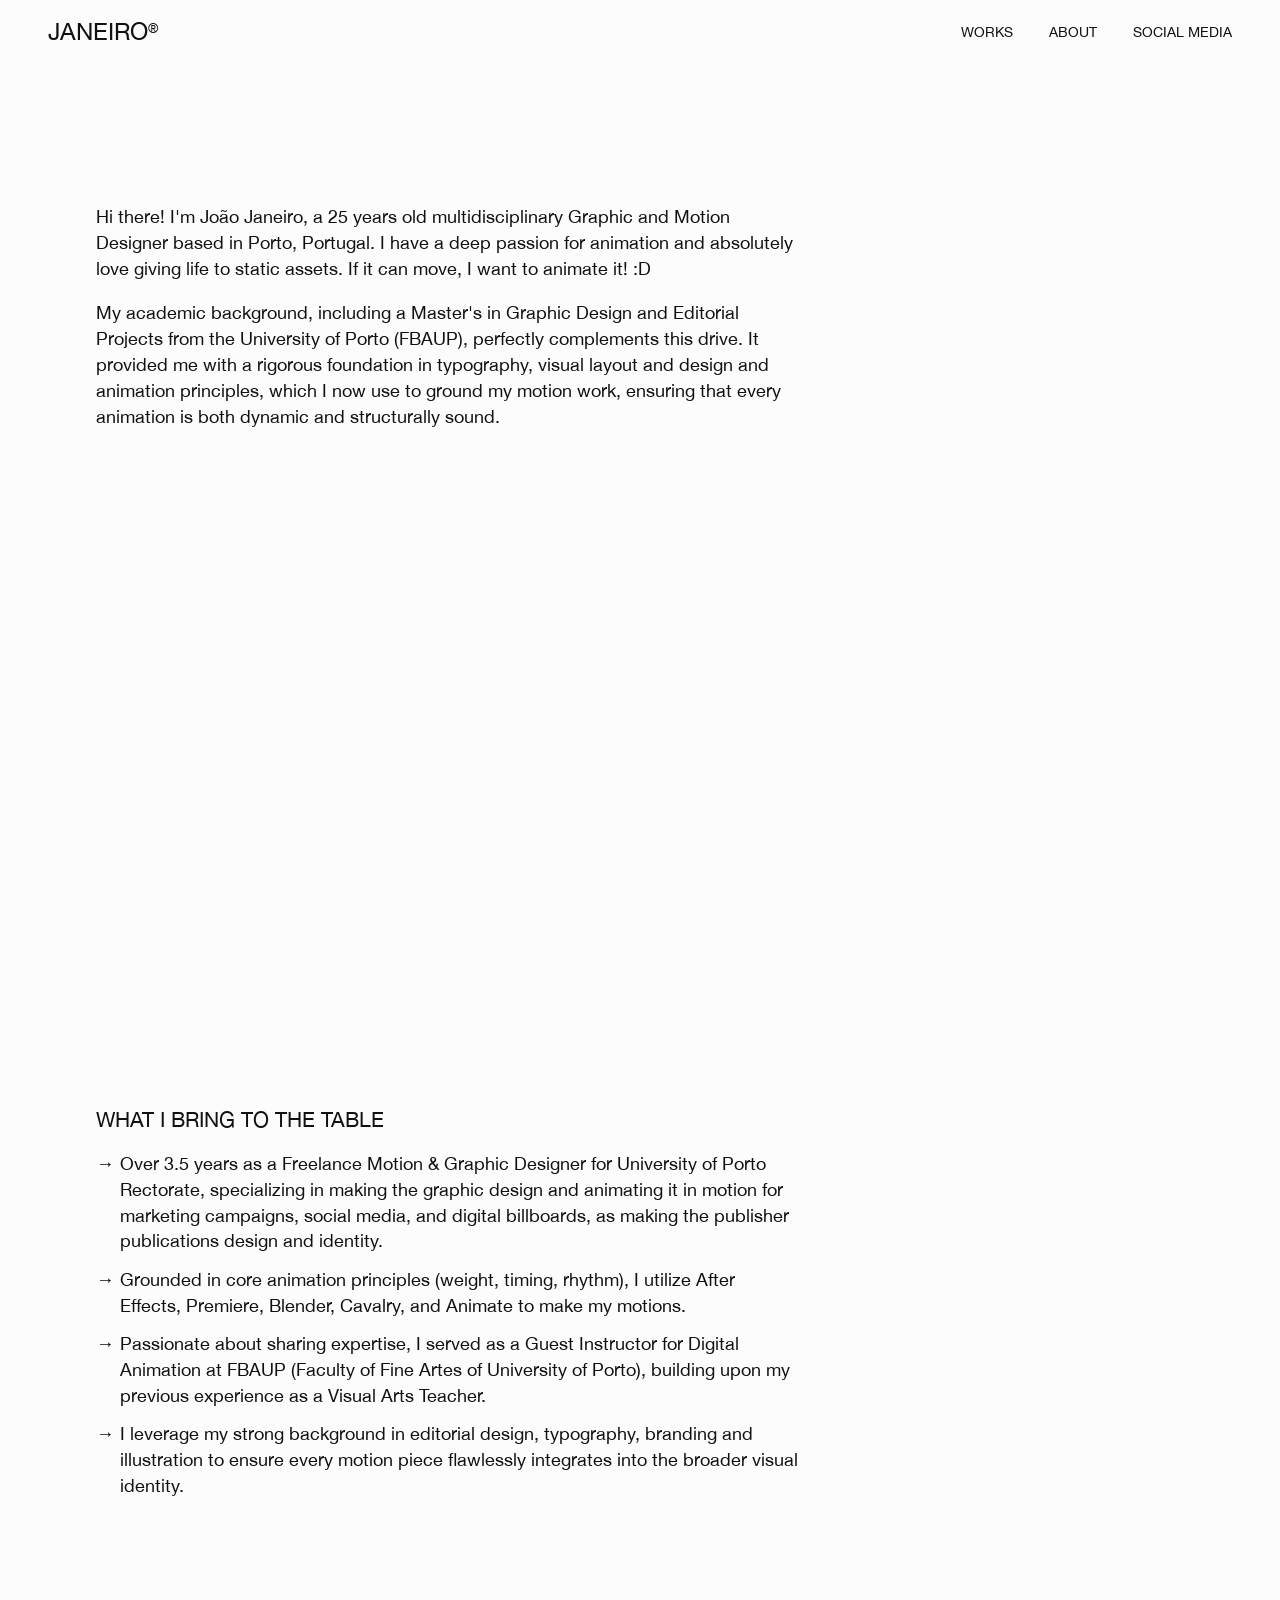
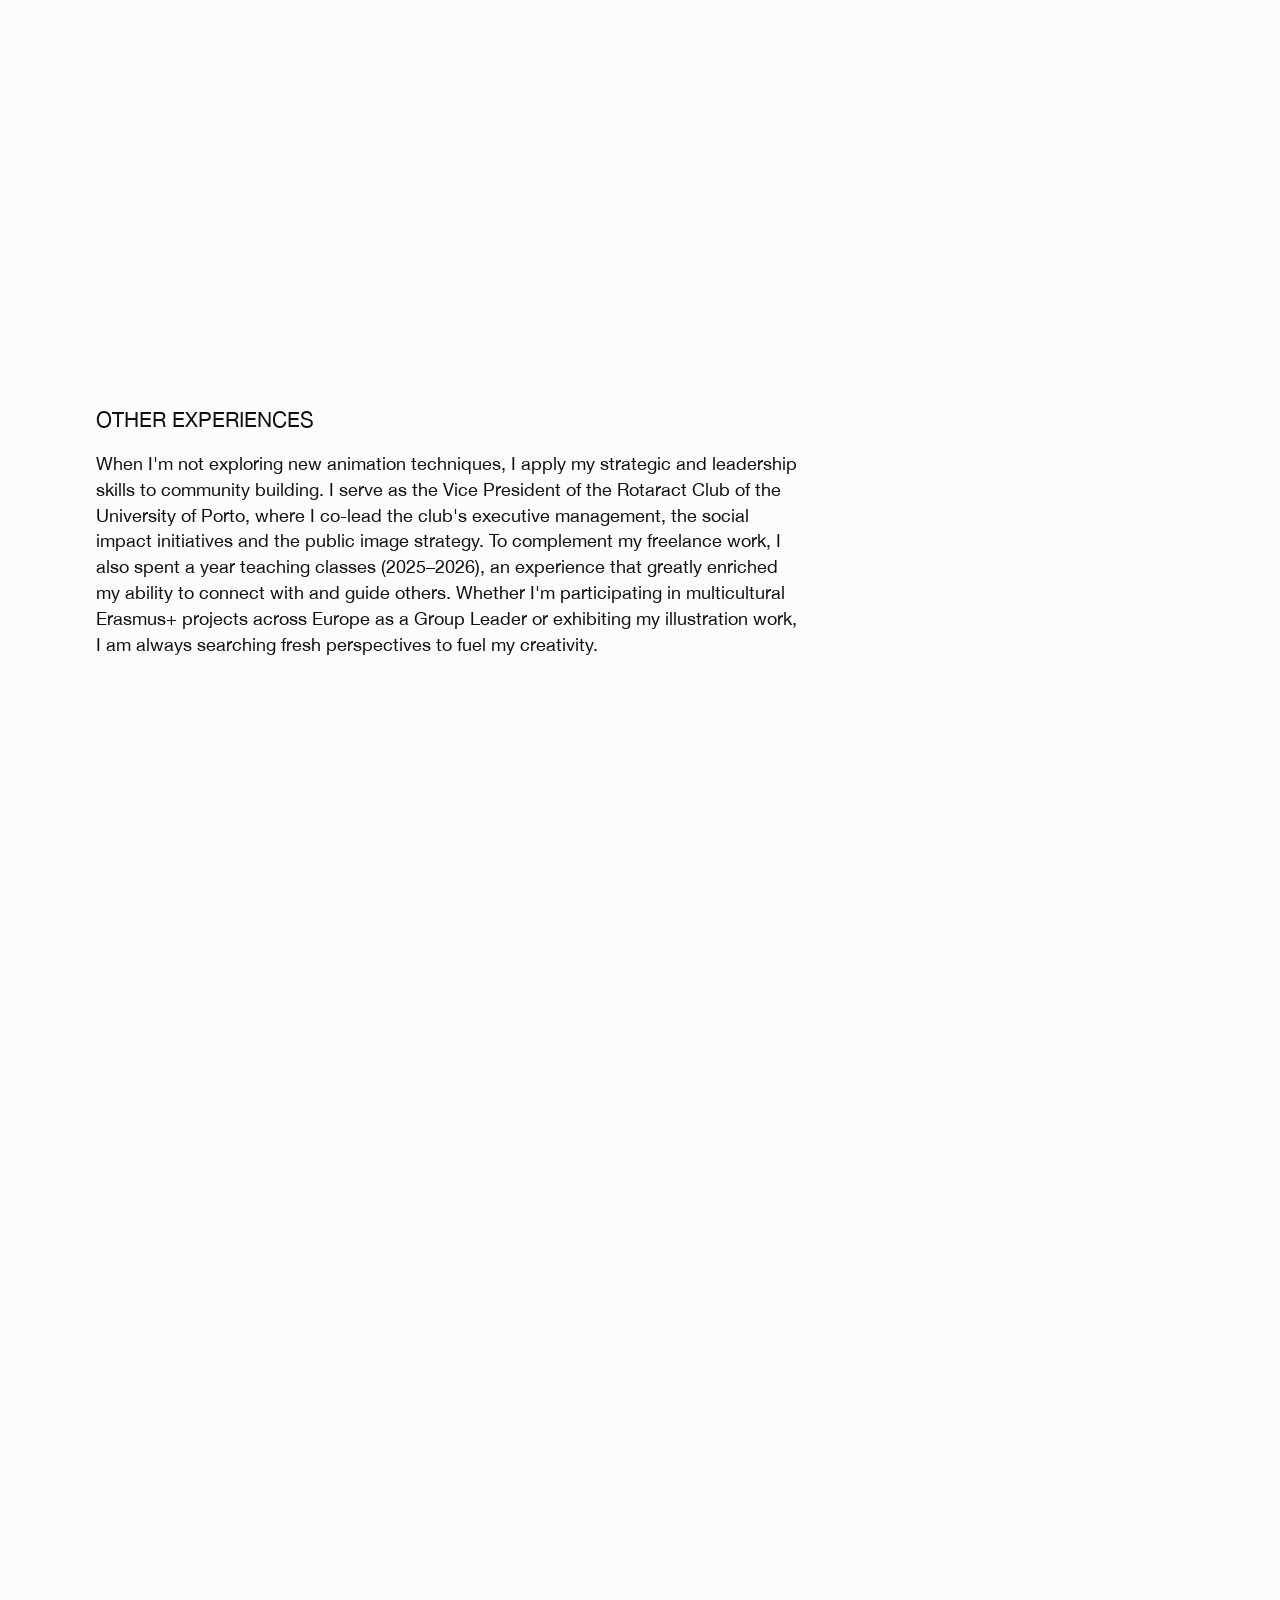
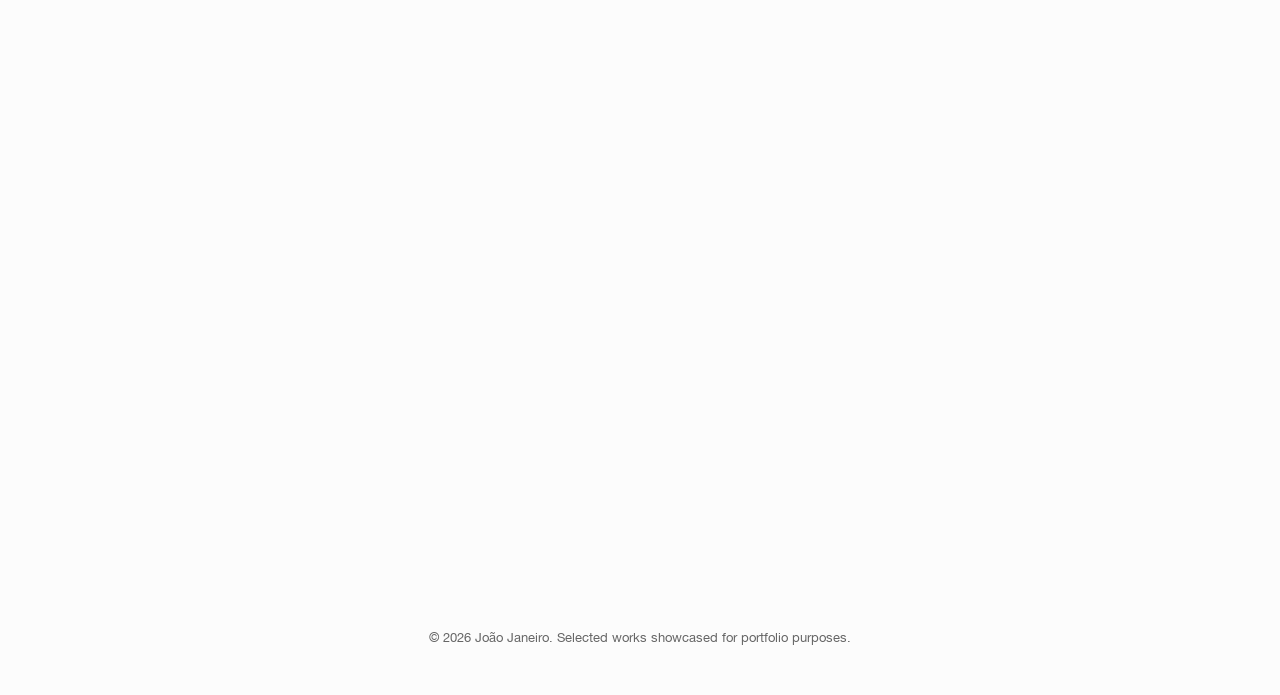
==== commit 2b0438e4: "Update about.html" ====
--- a/about.html
+++ b/about.html
@@ -39,10 +39,10 @@
         <div class="about-layer">
             <h3>What I Bring to the Table</h3>
             <ul>
-                <li> Over 3.5 years as a Freelance Motion & Graphic Designer for University of Porto Rectorate, specializing in motions for marketing campaigns, social media, and digital billboards.</li>
-                <li> Grounded in core animation principles (weight, timing, rhythm), I utilize After Effects, Premiere, Animate, Cavalry, and Blender to craft fluid, purposeful motion.</li>
+                <li> Over 3.5 years as a Freelance Motion & Graphic Designer for University of Porto Rectorate, specializing in making the graphic design and animating it in motion for marketing campaigns, social media, and digital billboards, as making the publisher publications design and identity.</li>
+                <li> Grounded in core animation principles (weight, timing, rhythm), I utilize After Effects, Premiere, Blender, Cavalry, and Animate to make my motions.</li>
                 <li> Passionate about sharing expertise, I served as a Guest Instructor for Digital Animation at FBAUP (Faculty of Fine Artes of University of Porto), building upon my previous experience as a Visual Arts Teacher.</li>
-                <li> I leverage my strong background in editorial design and illustration to ensure every motion piece flawlessly integrates into the broader visual identity.</li>
+                <li> I leverage my strong background in editorial design, typography, branding and illustration to ensure every motion piece flawlessly integrates into the broader visual identity.</li>
             </ul>
         </div>
 
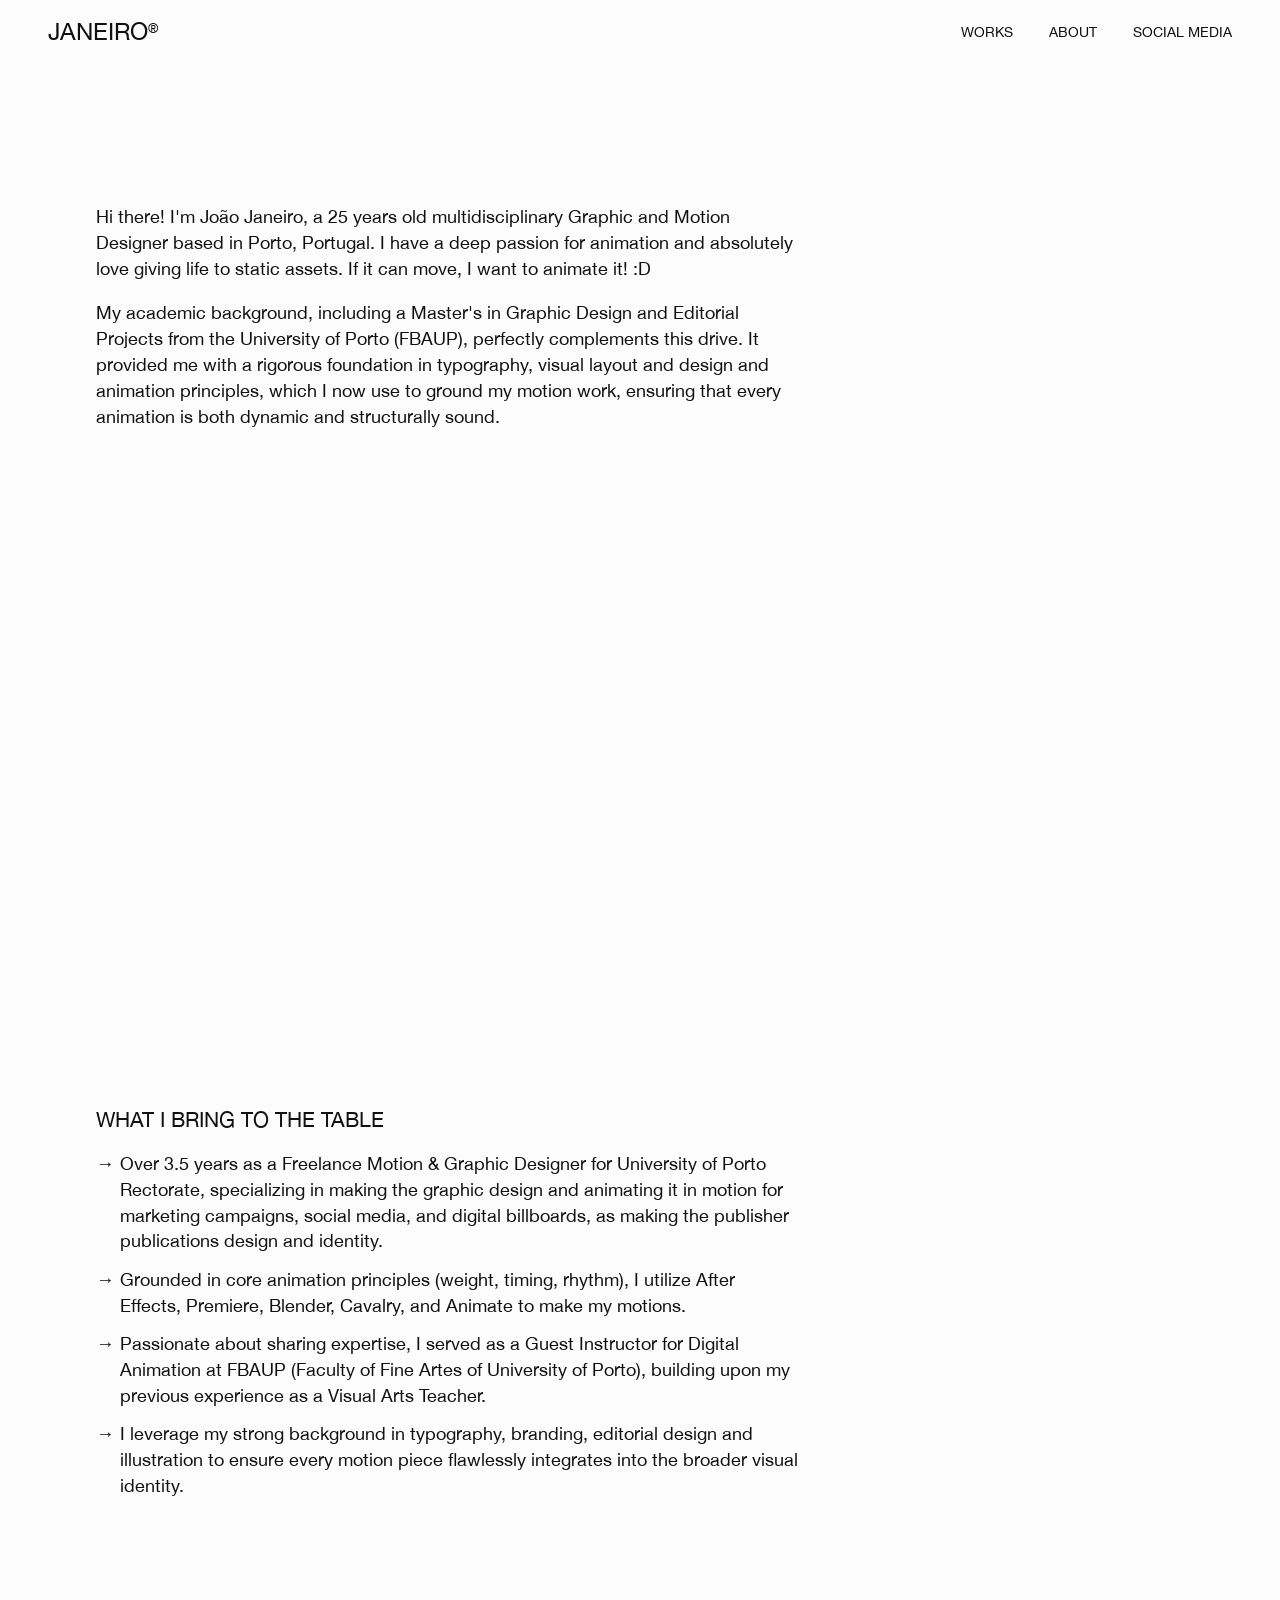
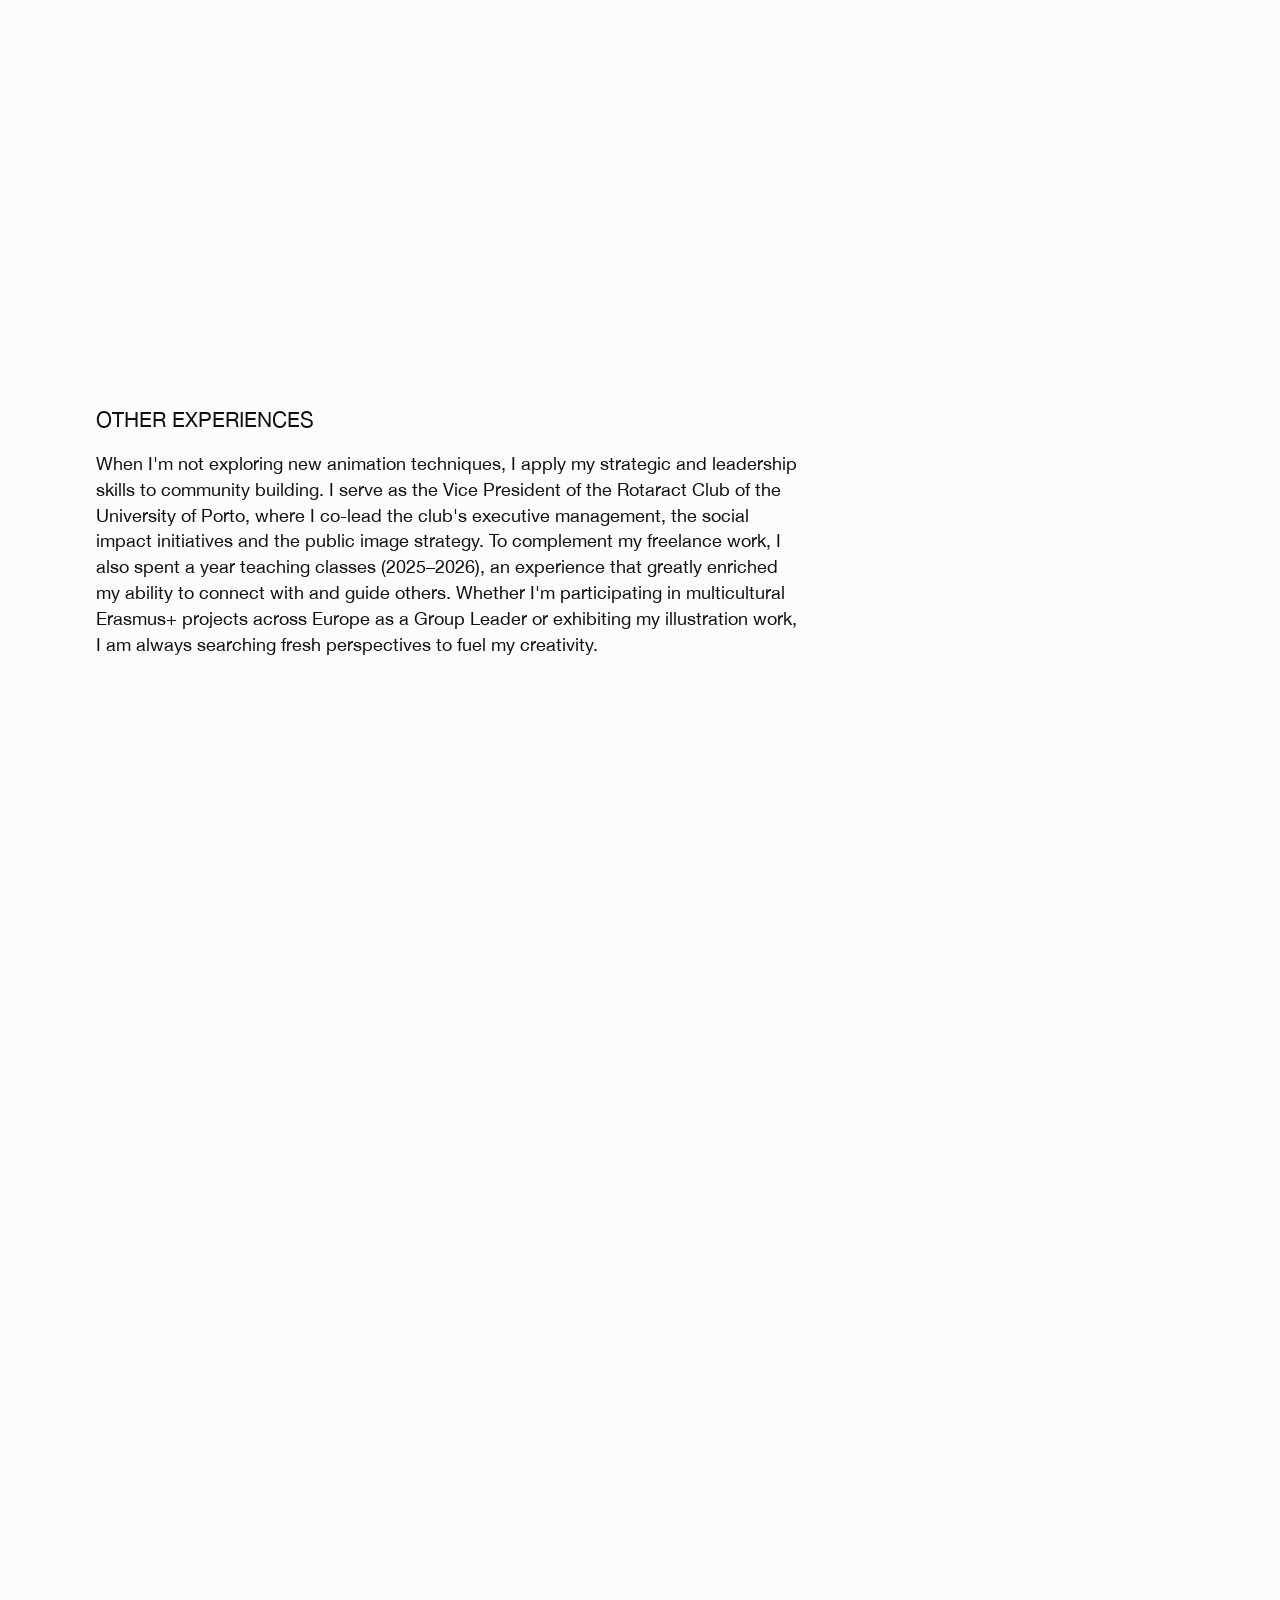
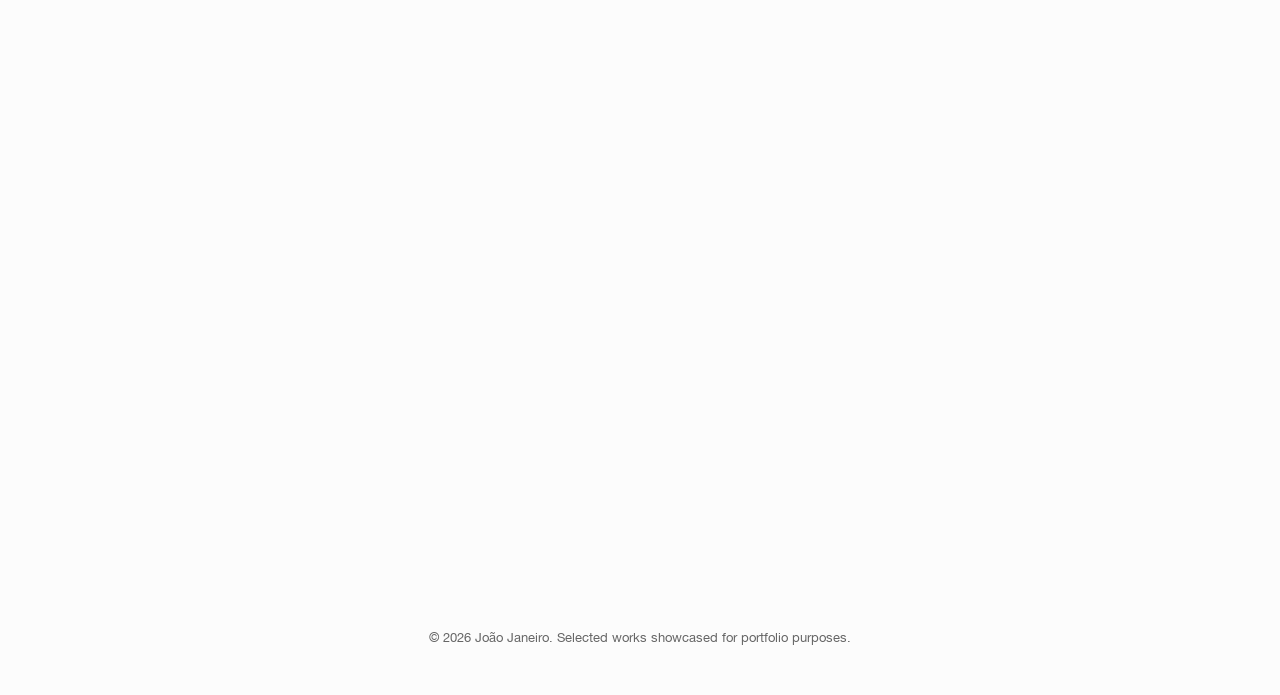
==== commit 50bababf: "Update about.html" ====
--- a/about.html
+++ b/about.html
@@ -42,7 +42,7 @@
                 <li> Over 3.5 years as a Freelance Motion & Graphic Designer for University of Porto Rectorate, specializing in making the graphic design and animating it in motion for marketing campaigns, social media, and digital billboards, as making the publisher publications design and identity.</li>
                 <li> Grounded in core animation principles (weight, timing, rhythm), I utilize After Effects, Premiere, Blender, Cavalry, and Animate to make my motions.</li>
                 <li> Passionate about sharing expertise, I served as a Guest Instructor for Digital Animation at FBAUP (Faculty of Fine Artes of University of Porto), building upon my previous experience as a Visual Arts Teacher.</li>
-                <li> I leverage my strong background in editorial design, typography, branding and illustration to ensure every motion piece flawlessly integrates into the broader visual identity.</li>
+                <li> I leverage my strong background in typography, branding, editorial design and illustration to ensure every motion piece flawlessly integrates into the broader visual identity.</li>
             </ul>
         </div>
 
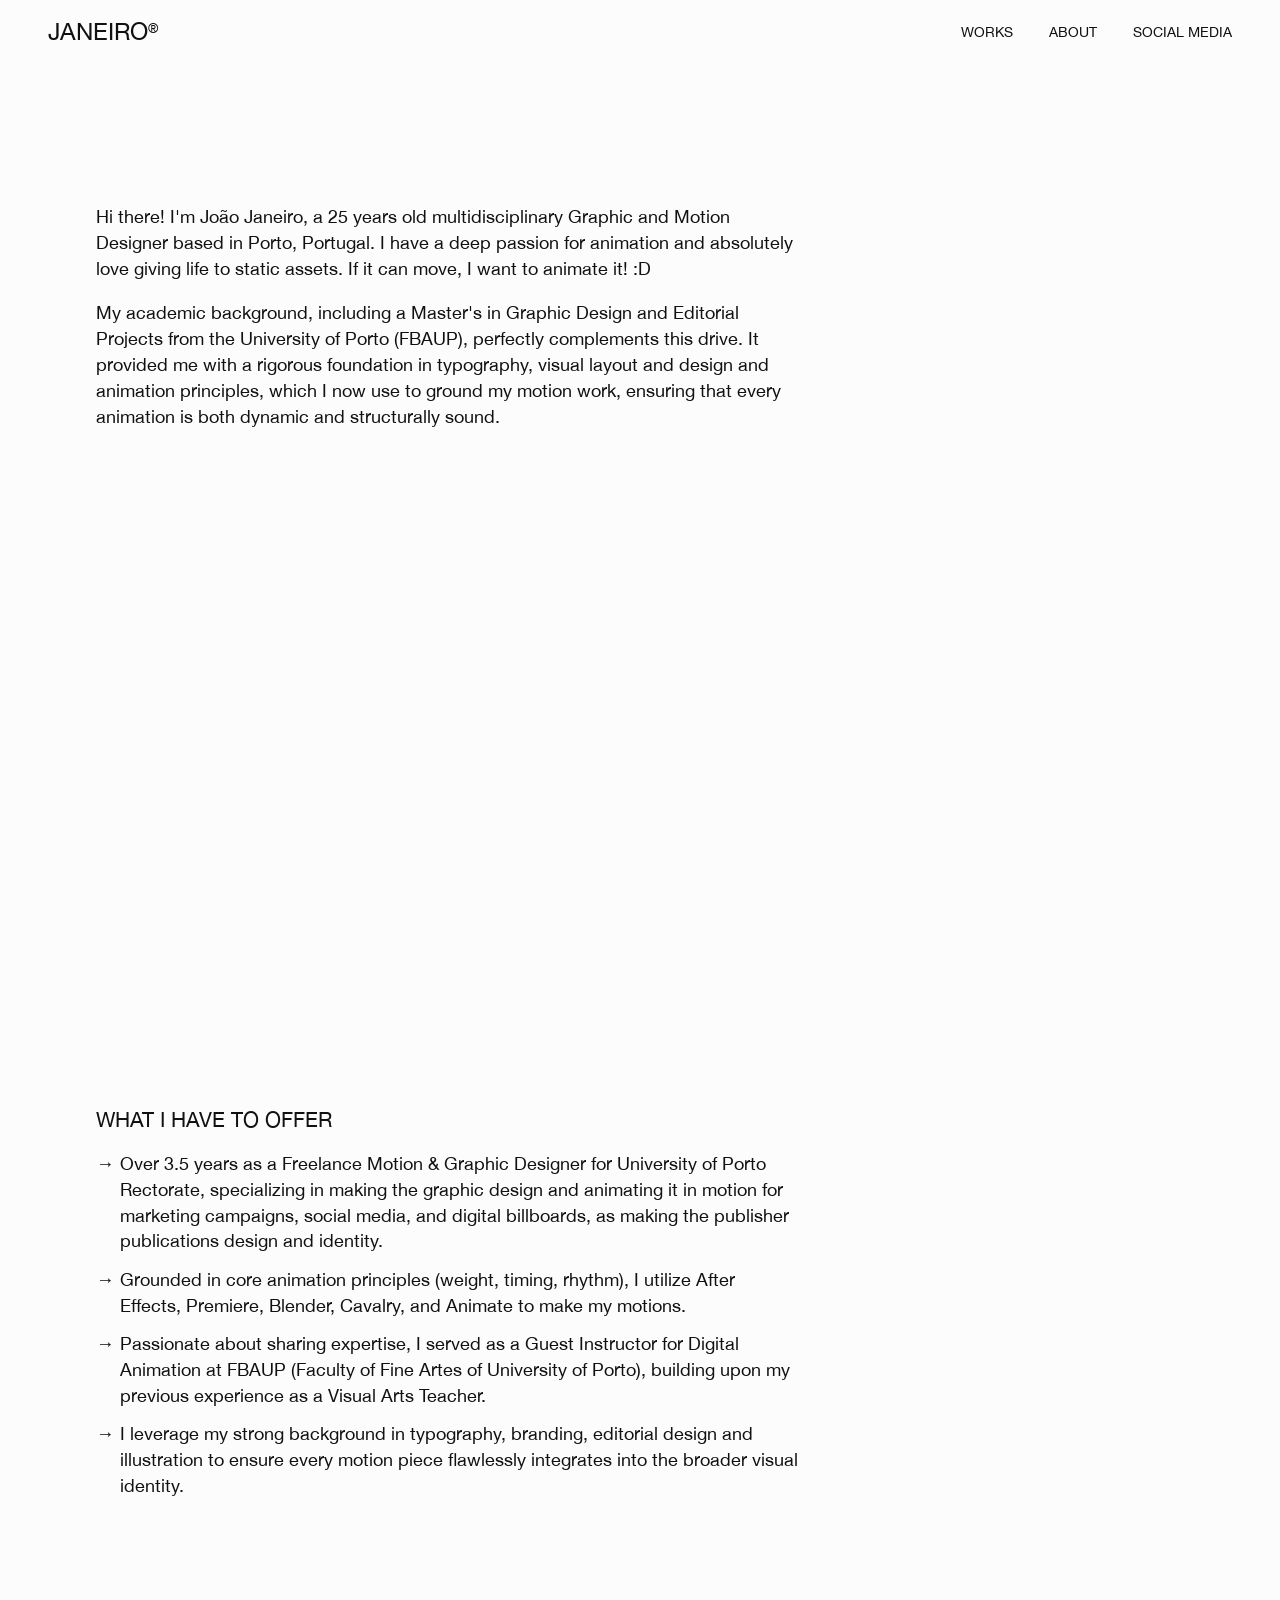
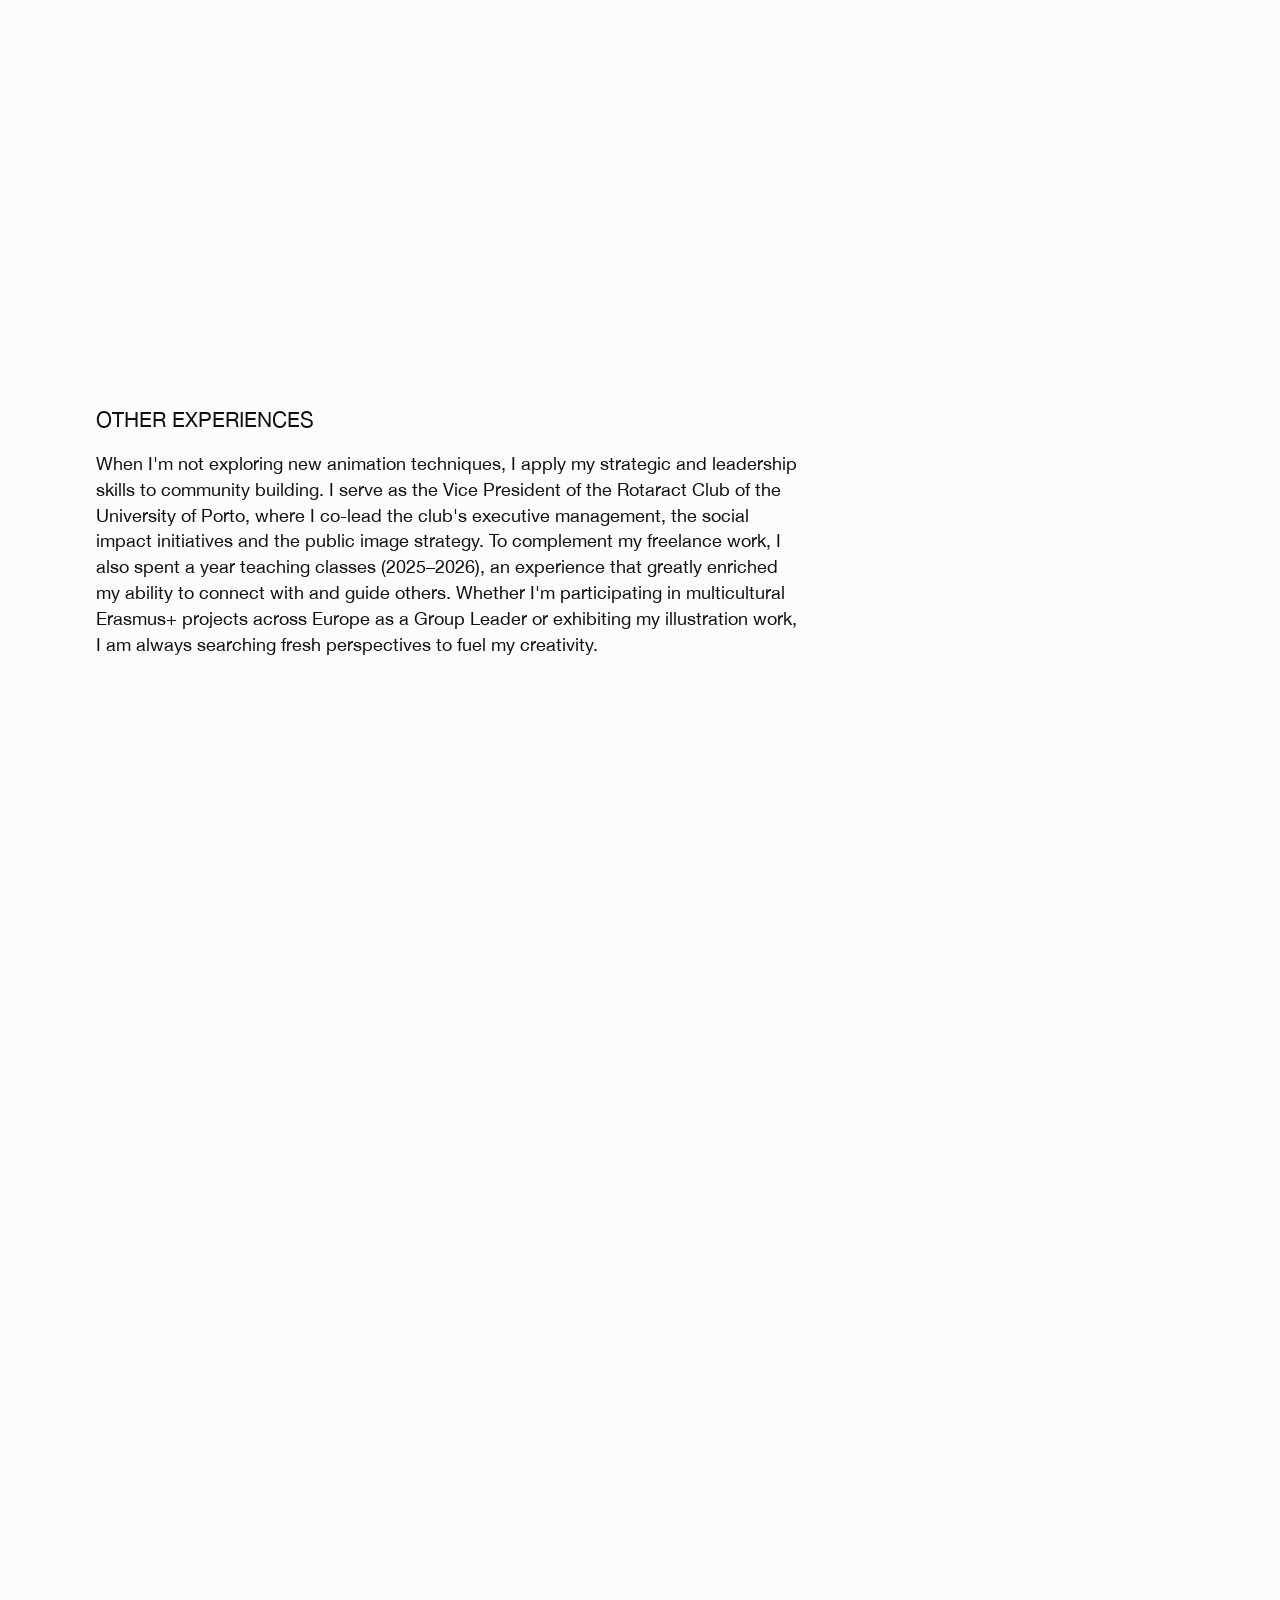
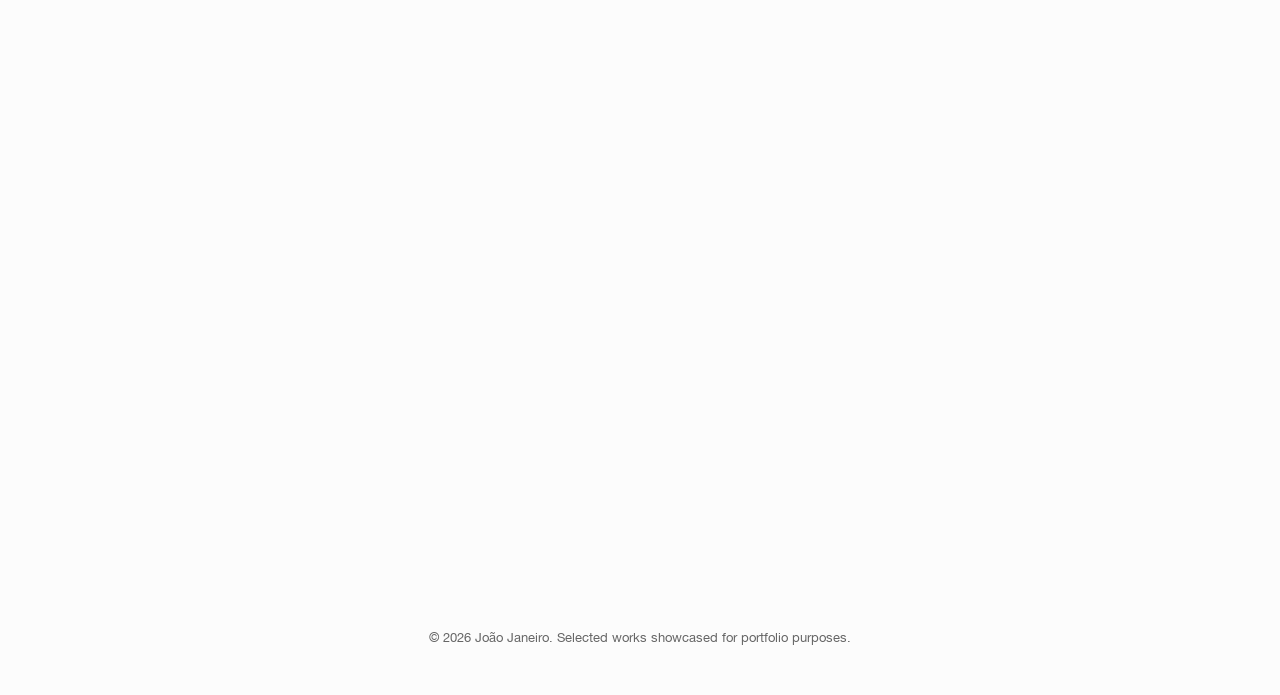
==== commit 29684254: "Update about.html" ====
--- a/about.html
+++ b/about.html
@@ -37,7 +37,7 @@
 
         <!-- CAMADA 2: O que trago para a mesa -->
         <div class="about-layer">
-            <h3>What I Bring to the Table</h3>
+            <h3>What i have to offer</h3>
             <ul>
                 <li> Over 3.5 years as a Freelance Motion & Graphic Designer for University of Porto Rectorate, specializing in making the graphic design and animating it in motion for marketing campaigns, social media, and digital billboards, as making the publisher publications design and identity.</li>
                 <li> Grounded in core animation principles (weight, timing, rhythm), I utilize After Effects, Premiere, Blender, Cavalry, and Animate to make my motions.</li>
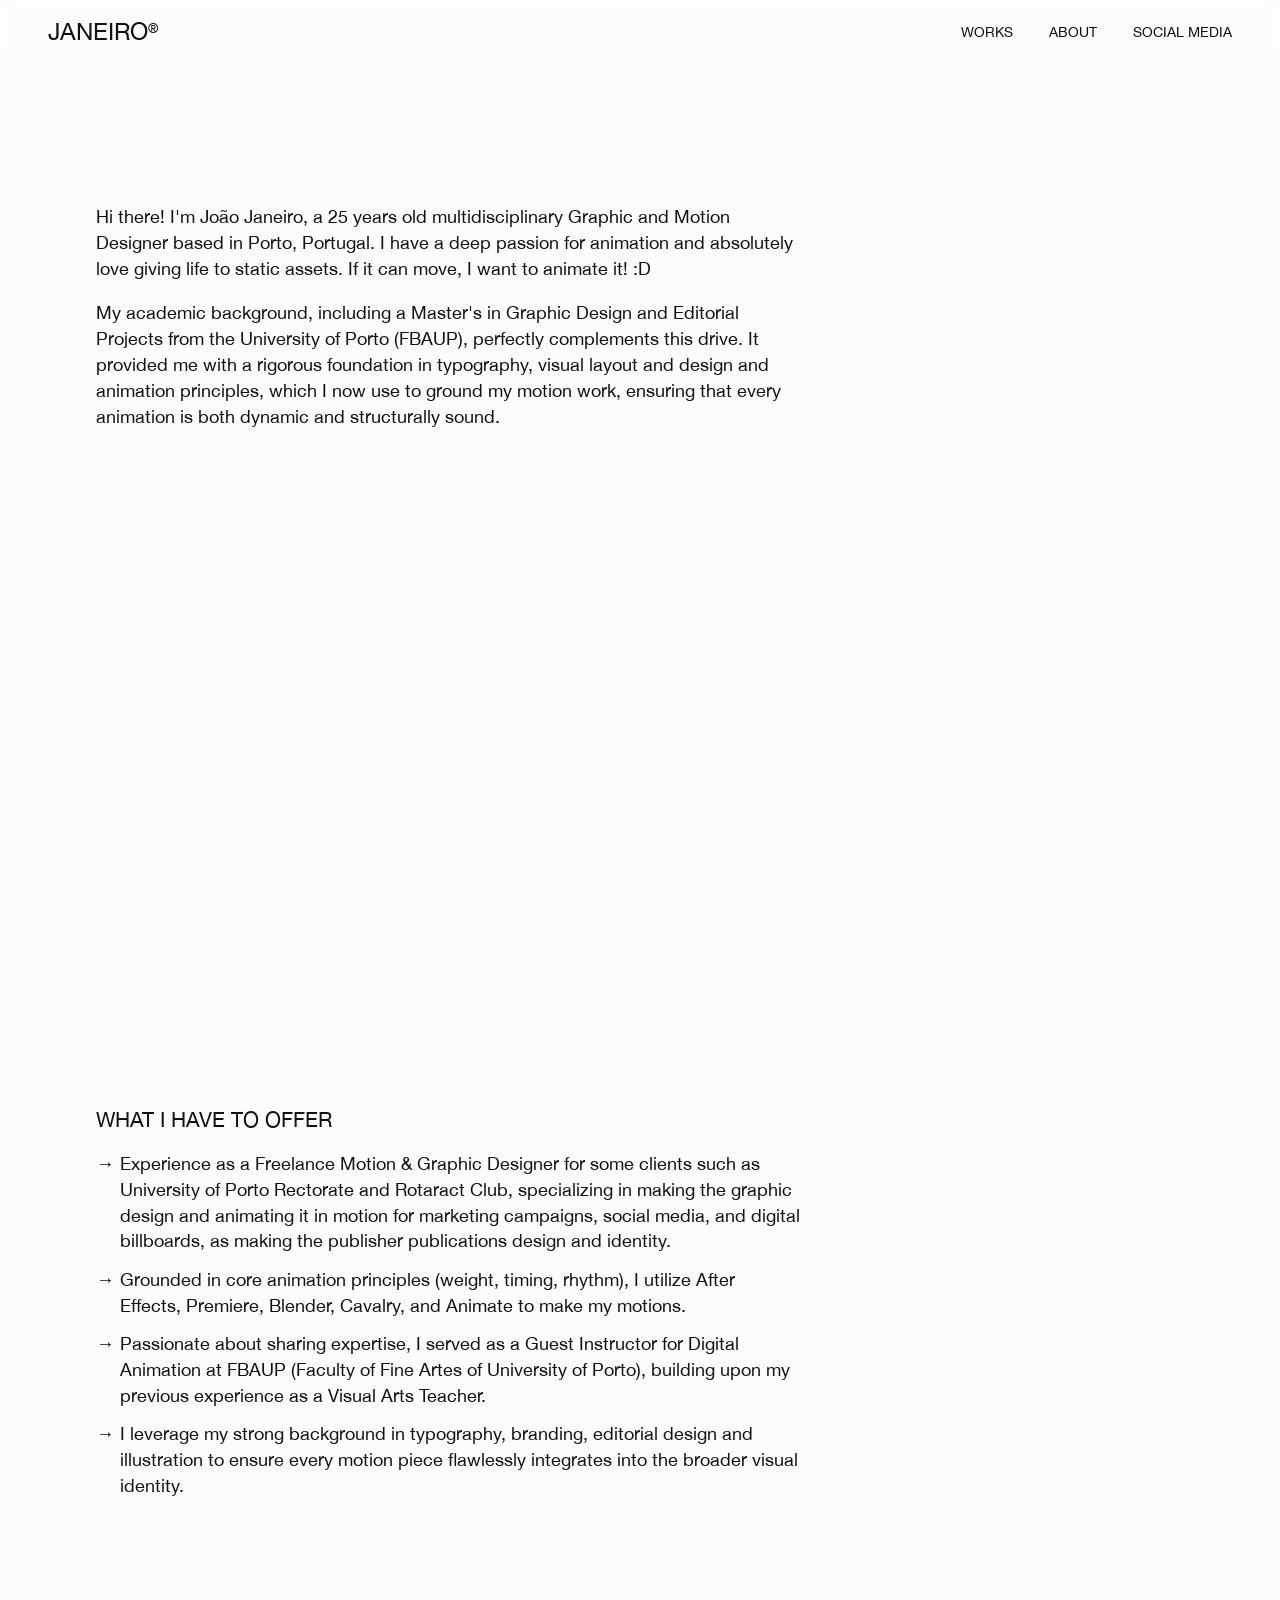
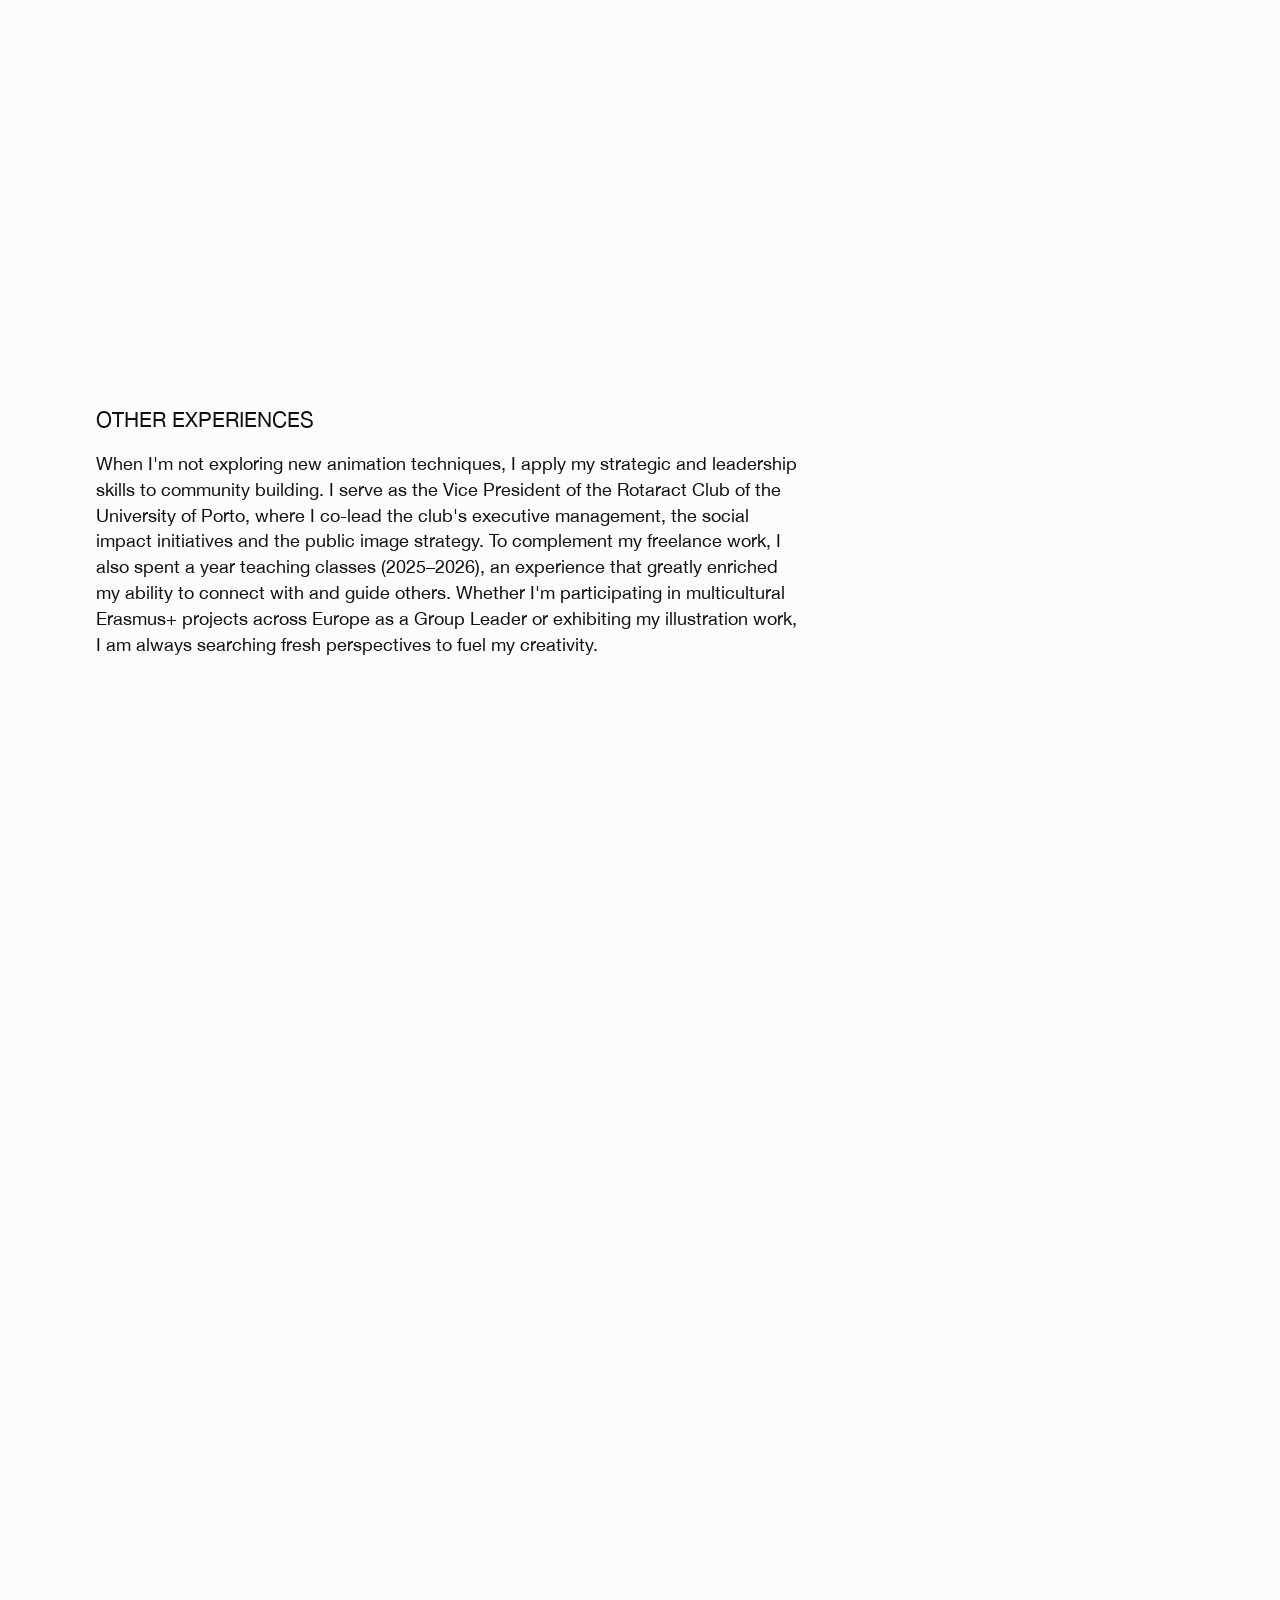
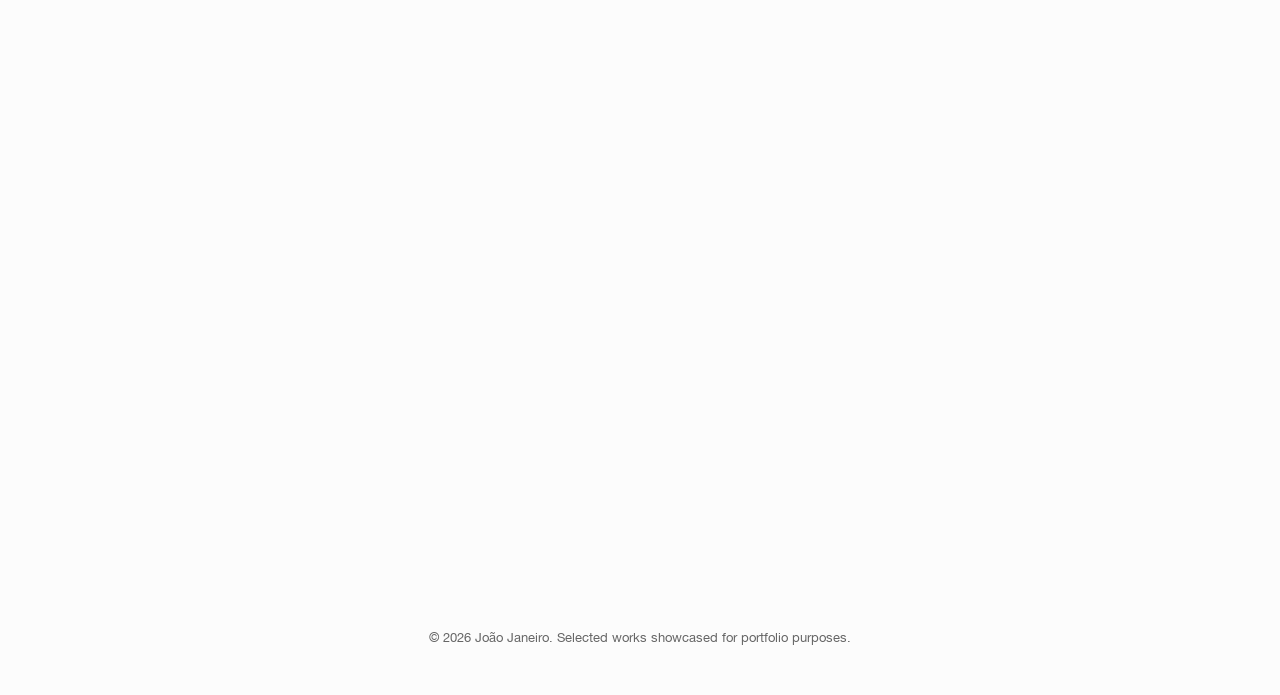
==== commit b341b6e1: "Update about.html" ====
--- a/about.html
+++ b/about.html
@@ -39,7 +39,7 @@
         <div class="about-layer">
             <h3>What i have to offer</h3>
             <ul>
-                <li> Over 3.5 years as a Freelance Motion & Graphic Designer for University of Porto Rectorate, specializing in making the graphic design and animating it in motion for marketing campaigns, social media, and digital billboards, as making the publisher publications design and identity.</li>
+                <li> Experience as a Freelance Motion & Graphic Designer for some clients such as University of Porto Rectorate and Rotaract Club, specializing in making the graphic design and animating it in motion for marketing campaigns, social media, and digital billboards, as making the publisher publications design and identity.</li>
                 <li> Grounded in core animation principles (weight, timing, rhythm), I utilize After Effects, Premiere, Blender, Cavalry, and Animate to make my motions.</li>
                 <li> Passionate about sharing expertise, I served as a Guest Instructor for Digital Animation at FBAUP (Faculty of Fine Artes of University of Porto), building upon my previous experience as a Visual Arts Teacher.</li>
                 <li> I leverage my strong background in typography, branding, editorial design and illustration to ensure every motion piece flawlessly integrates into the broader visual identity.</li>
